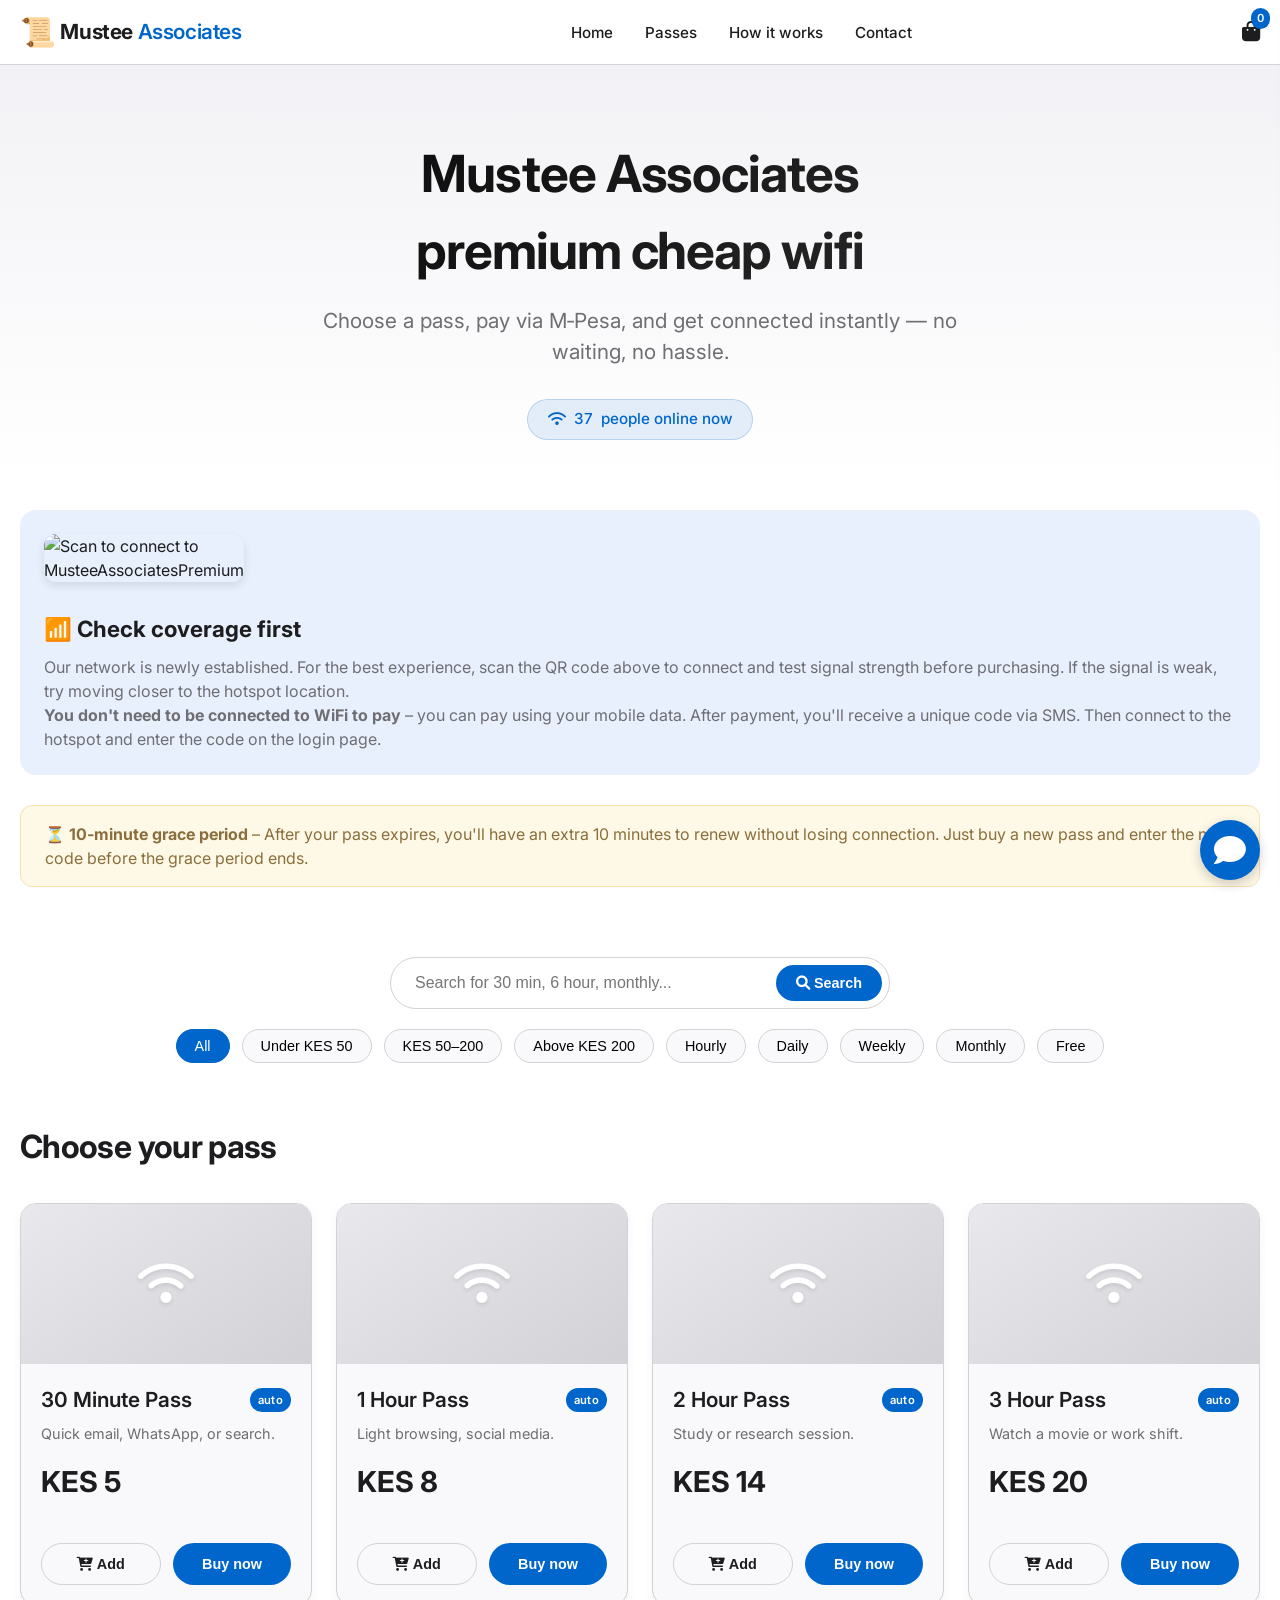
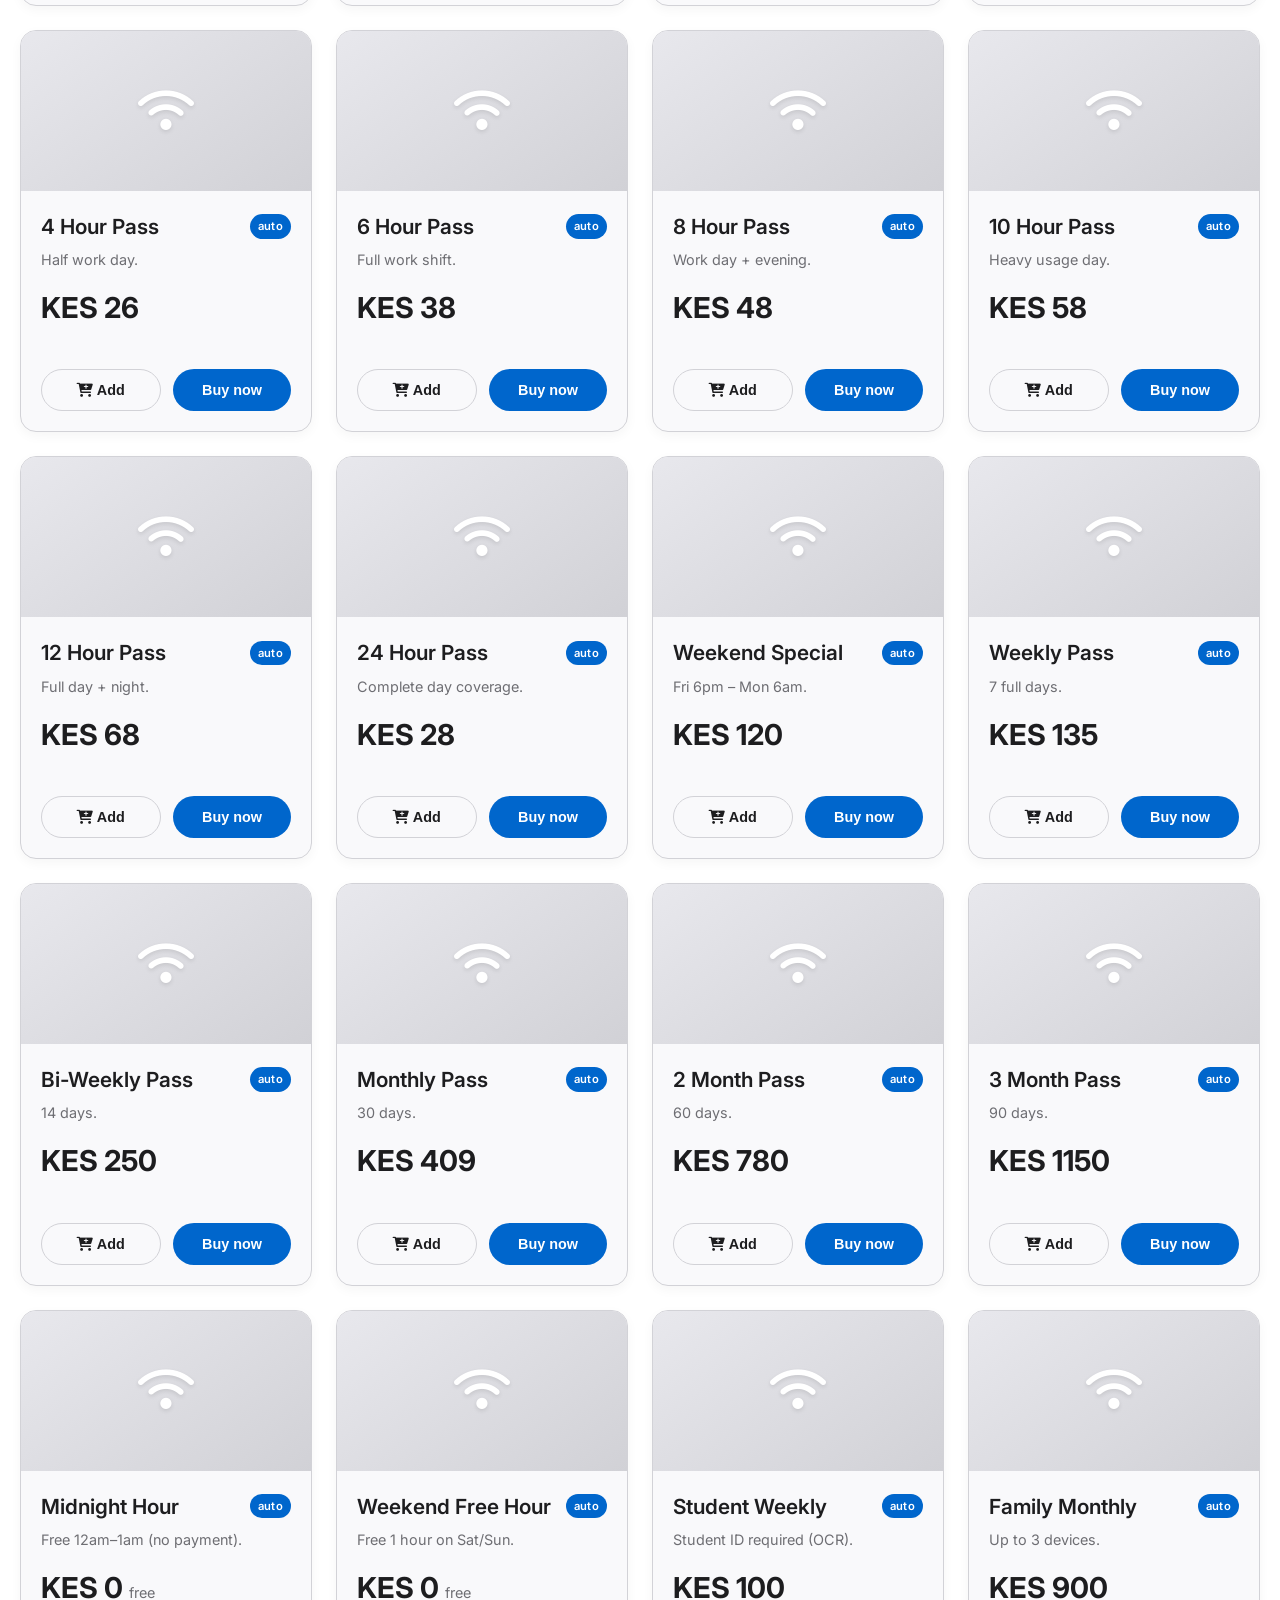
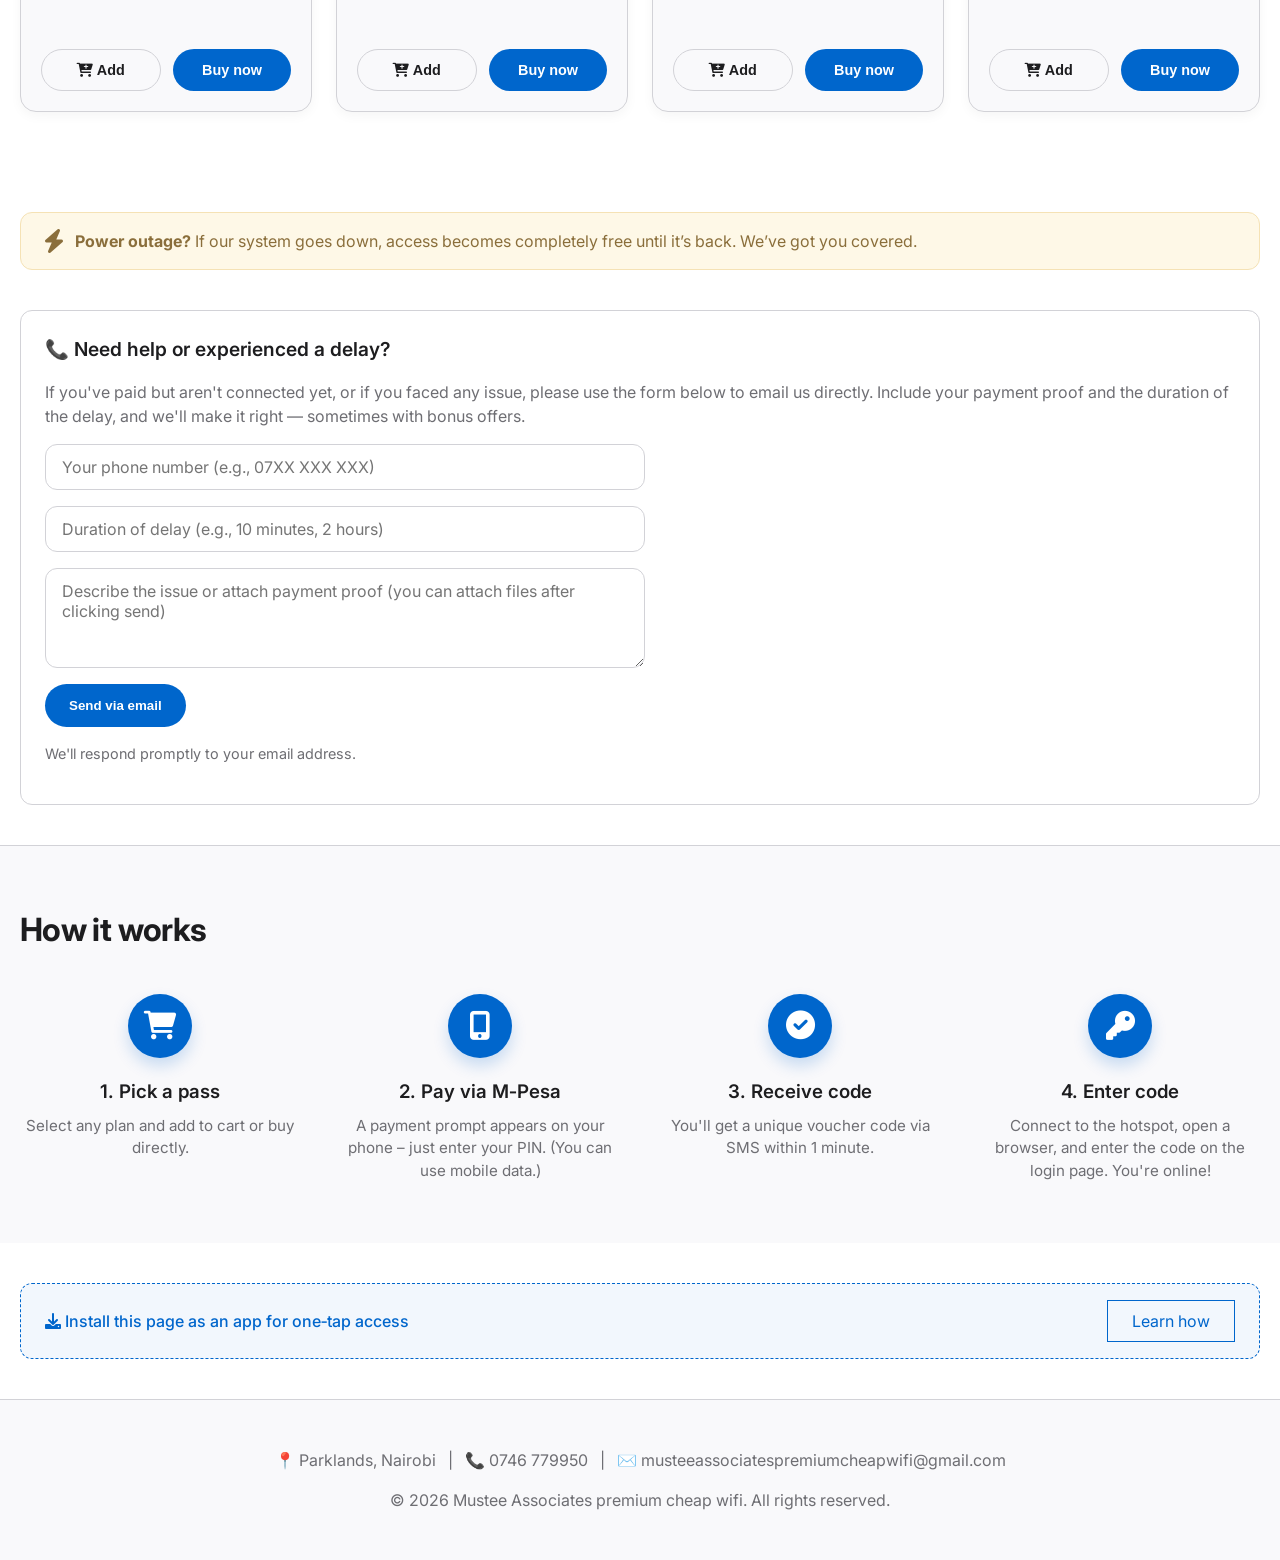
==== wifi/index.html @ 410d7240 "Update index.html" ====
<!DOCTYPE html>
<html lang="en">
<head>
    <meta charset="UTF-8">
    <meta name="viewport" content="width=device-width, initial-scale=1.0, maximum-scale=1.0, user-scalable=yes">
    <title>Mustee Associates · premium cheap wifi</title>
    <!-- PWA manifest (inline) -->
    <link rel="manifest" href="#">
    <meta name="theme-color" content="#0066CC">
    <!-- Favicon: scroll emoji (custom) -->
    <link rel="icon" href="data:image/svg+xml,%3Csvg xmlns='http://www.w3.org/2000/svg' viewBox='0 0 100 100'%3E%3Ctext y='.9em' font-size='90'%3E📜%3C/text%3E%3C/svg%3E">
    <!-- Fonts & Icons -->
    <link rel="preconnect" href="https://fonts.googleapis.com">
    <link rel="preconnect" href="https://fonts.gstatic.com" crossorigin>
    <link href="https://fonts.googleapis.com/css2?family=Inter:opsz,wght@14..32,400;14..32,500;14..32,600;14..32,700&display=swap" rel="stylesheet">
    <link rel="stylesheet" href="https://cdnjs.cloudflare.com/ajax/libs/font-awesome/6.0.0-beta3/css/all.min.css">
    <style>
        /* ========== RESET & VARIABLES ========== */
        * {
            margin: 0;
            padding: 0;
            box-sizing: border-box;
        }
        :root {
            --bg: #ffffff;
            --surface: #f9f9fb;
            --primary: #0066CC;
            --primary-dark: #004999;
            --text: #1d1d1f;
            --text-secondary: #6e6e73;
            --border: #d2d2d7;
            --shadow: 0 4px 12px rgba(0,0,0,0.04);
            --shadow-hover: 0 12px 24px rgba(0,0,0,0.08);
            --radius: 16px;
            --spacing: 24px;
        }
        body {
            font-family: 'Inter', -apple-system, BlinkMacSystemFont, sans-serif;
            background: var(--bg);
            color: var(--text);
            line-height: 1.5;
            -webkit-font-smoothing: antialiased;
            overflow-x: hidden;
        }
        .container {
            max-width: 1280px;
            margin: 0 auto;
            padding: 0 20px;
        }
        /* ========== HEADER ========== */
        header {
            background: rgba(255,255,255,0.8);
            backdrop-filter: blur(20px);
            -webkit-backdrop-filter: blur(20px);
            border-bottom: 1px solid var(--border);
            position: sticky;
            top: 0;
            z-index: 100;
        }
        header .container {
            display: flex;
            justify-content: space-between;
            align-items: center;
            height: 64px;
        }
        .logo a {
            font-weight: 700;
            font-size: 1.3rem;
            color: var(--text);
            text-decoration: none;
            letter-spacing: -0.02em;
            display: flex;
            align-items: center;
            gap: 0.3rem;
        }
        .logo span {
            color: var(--primary);
            font-weight: 600;
        }
        .logo img {
            height: 32px;
            width: auto;
        }
        nav ul {
            display: flex;
            gap: 2rem;
            list-style: none;
        }
        nav a {
            text-decoration: none;
            color: var(--text);
            font-weight: 500;
            font-size: 0.95rem;
            transition: color 0.2s;
        }
        nav a:hover {
            color: var(--primary);
        }
        .header-actions {
            display: flex;
            align-items: center;
            gap: 1rem;
        }
        .cart-icon {
            position: relative;
            cursor: pointer;
            font-size: 1.3rem;
            color: var(--text);
        }
        .cart-count {
            position: absolute;
            top: -8px;
            right: -10px;
            background: var(--primary);
            color: white;
            font-size: 0.7rem;
            font-weight: 600;
            padding: 2px 6px;
            border-radius: 20px;
        }
        /* ========== HERO ========== */
        .hero {
            padding: 70px 0 40px;
            text-align: center;
            background: linear-gradient(180deg, #f2f2f6 0%, #ffffff 100%);
        }
        .hero h1 {
            font-size: clamp(2.2rem, 8vw, 3.2rem);
            font-weight: 700;
            letter-spacing: -0.02em;
            background: linear-gradient(135deg, #000000, #333333);
            -webkit-background-clip: text;
            -webkit-text-fill-color: transparent;
            margin-bottom: 1rem;
        }
        .hero p {
            font-size: clamp(1rem, 4vw, 1.3rem);
            color: var(--text-secondary);
            max-width: 700px;
            margin: 0 auto 2rem;
        }
        .live-counter {
            display: inline-flex;
            align-items: center;
            gap: 0.5rem;
            background: rgba(0,102,204,0.1);
            padding: 0.5rem 1.2rem;
            border-radius: 40px;
            font-weight: 500;
            color: var(--primary);
            border: 1px solid rgba(0,102,204,0.2);
            cursor: help;
            transition: background 0.2s;
            font-size: 0.95rem;
        }
        .live-counter i {
            font-size: 0.9rem;
        }
        .live-counter:hover {
            background: rgba(0,102,204,0.15);
        }
        /* ========== QR & COVERAGE SECTION ========== */
        .qr-coverage {
            background: #e8f0fe;
            border-radius: 16px;
            padding: 24px;
            margin: 30px 0;
            display: flex;
            flex-wrap: wrap;
            align-items: center;
            gap: 30px;
        }
        .qr-coverage img {
            max-width: 200px;
            border-radius: 12px;
            box-shadow: 0 4px 8px rgba(0,0,0,0.1);
        }
        .qr-coverage h3 {
            font-size: 1.4rem;
            margin-bottom: 10px;
        }
        .qr-coverage p {
            color: var(--text-secondary);
        }
        /* ========== GRACE PERIOD NOTE ========== */
        .grace-note {
            background: #fef8e7;
            border: 1px solid #f5e2b5;
            border-radius: 12px;
            padding: 16px 24px;
            margin: 30px 0;
            color: #8a6e3b;
        }
        /* ========== FILTERS & SEARCH ========== */
        .filter-section {
            padding: 40px 0 20px;
        }
        .search-box {
            max-width: 500px;
            margin: 0 auto 20px;
            position: relative;
        }
        .search-box input {
            width: 100%;
            padding: 16px 24px;
            border: 1px solid var(--border);
            border-radius: 48px;
            font-size: 1rem;
            outline: none;
            transition: border 0.2s, box-shadow 0.2s;
            background: white;
        }
        .search-box input:focus {
            border-color: var(--primary);
            box-shadow: 0 0 0 4px rgba(0,102,204,0.1);
        }
        .search-box button {
            position: absolute;
            right: 8px;
            top: 50%;
            transform: translateY(-50%);
            background: var(--primary);
            border: none;
            color: white;
            padding: 10px 20px;
            border-radius: 40px;
            font-weight: 600;
            cursor: pointer;
            transition: background 0.2s;
            font-size: 0.9rem;
        }
        .search-box button:hover {
            background: var(--primary-dark);
        }
        .filter-buttons {
            display: flex;
            flex-wrap: wrap;
            gap: 12px;
            justify-content: center;
            margin: 20px 0;
        }
        .filter-btn {
            background: var(--surface);
            border: 1px solid var(--border);
            border-radius: 40px;
            padding: 8px 18px;
            font-size: 0.9rem;
            font-weight: 500;
            cursor: pointer;
            transition: all 0.2s;
        }
        .filter-btn.active {
            background: var(--primary);
            color: white;
            border-color: var(--primary);
        }
        .filter-btn:hover {
            background: var(--primary);
            color: white;
            border-color: var(--primary);
        }
        /* ========== PRODUCT GRID ========== */
        .products-section {
            padding: 20px 0 60px;
        }
        .section-title {
            font-size: 2rem;
            font-weight: 700;
            margin-bottom: 2rem;
            letter-spacing: -0.02em;
        }
        .product-grid {
            display: grid;
            grid-template-columns: repeat(auto-fill, minmax(280px, 1fr));
            gap: 24px;
        }
        .product-card {
            background: var(--surface);
            border-radius: var(--radius);
            overflow: hidden;
            transition: transform 0.3s, box-shadow 0.3s;
            border: 1px solid var(--border);
            box-shadow: var(--shadow);
            display: flex;
            flex-direction: column;
        }
        .product-card:hover {
            transform: translateY(-4px);
            box-shadow: var(--shadow-hover);
            border-color: transparent;
        }
        .product-media {
            height: 160px;
            background: linear-gradient(145deg, #e8e8ed, #d1d1d6);
            display: flex;
            align-items: center;
            justify-content: center;
            color: #fff;
            font-size: 2.8rem;
            text-shadow: 0 2px 4px rgba(0,0,0,0.1);
        }
        .product-info {
            padding: 20px;
            flex: 1;
        }
        .product-name {
            font-size: 1.3rem;
            font-weight: 600;
            margin-bottom: 4px;
            display: flex;
            justify-content: space-between;
            align-items: center;
        }
        .badge-auto {
            background: var(--primary);
            color: white;
            font-size: 0.7rem;
            font-weight: 600;
            padding: 4px 8px;
            border-radius: 40px;
            letter-spacing: 0.3px;
        }
        .product-desc {
            color: var(--text-secondary);
            font-size: 0.9rem;
            margin: 8px 0 16px;
            line-height: 1.4;
        }
        .product-price {
            font-size: 1.8rem;
            font-weight: 700;
            color: var(--text);
            margin-bottom: 20px;
        }
        .product-price small {
            font-size: 0.9rem;
            font-weight: 400;
            color: var(--text-secondary);
        }
        .product-actions {
            display: flex;
            gap: 12px;
            padding: 0 20px 20px;
        }
        .btn {
            flex: 1;
            padding: 12px 0;
            border-radius: 40px;
            font-weight: 600;
            font-size: 0.9rem;
            border: none;
            cursor: pointer;
            transition: all 0.2s;
            text-align: center;
            text-decoration: none;
        }
        .btn-primary {
            background: var(--primary);
            color: white;
        }
        .btn-primary:hover {
            background: var(--primary-dark);
        }
        .btn-outline {
            background: transparent;
            border: 1px solid var(--border);
            color: var(--text);
        }
        .btn-outline:hover {
            background: var(--surface);
            border-color: var(--primary);
        }
        /* ========== GUIDE ========== */
        .guide-section {
            background: var(--surface);
            padding: 60px 0;
            border-top: 1px solid var(--border);
        }
        .guide-steps {
            display: flex;
            flex-wrap: wrap;
            justify-content: center;
            gap: 40px;
            margin-top: 40px;
        }
        .step {
            flex: 1 1 200px;
            text-align: center;
        }
        .step-icon {
            width: 64px;
            height: 64px;
            background: var(--primary);
            color: white;
            border-radius: 32px;
            display: flex;
            align-items: center;
            justify-content: center;
            font-size: 1.8rem;
            margin: 0 auto 20px;
            box-shadow: 0 8px 16px rgba(0,102,204,0.2);
        }
        .step h3 {
            font-weight: 600;
            margin-bottom: 8px;
        }
        .step p {
            color: var(--text-secondary);
            font-size: 0.95rem;
        }
        /* ========== DISCLAIMER ========== */
        .disclaimer {
            background: #fef8e7;
            border: 1px solid #f5e2b5;
            border-radius: 12px;
            padding: 16px 24px;
            margin: 40px 0 20px;
            display: flex;
            align-items: center;
            gap: 12px;
            color: #8a6e3b;
            flex-wrap: wrap;
        }
        .disclaimer i {
            font-size: 1.5rem;
        }
        /* ========== SUPPORT SECTION (mailto) ========== */
        .support-section {
            background: white;
            border: 1px solid var(--border);
            border-radius: 12px;
            padding: 24px;
            margin: 40px 0;
        }
        .support-section h3 {
            font-size: 1.2rem;
            font-weight: 600;
            margin-bottom: 1rem;
        }
        .support-section p {
            color: var(--text-secondary);
            margin-bottom: 1rem;
        }
        .support-form {
            display: flex;
            flex-direction: column;
            gap: 16px;
            max-width: 600px;
        }
        .support-form input, .support-form textarea {
            padding: 12px 16px;
            border: 1px solid var(--border);
            border-radius: 12px;
            font-size: 1rem;
            font-family: inherit;
        }
        .support-form textarea {
            min-height: 100px;
            resize: vertical;
        }
        .support-form button {
            background: var(--primary);
            color: white;
            border: none;
            padding: 14px 24px;
            border-radius: 40px;
            font-weight: 600;
            cursor: pointer;
            align-self: flex-start;
        }
        .support-form button:hover {
            background: var(--primary-dark);
        }
        /* ========== INSTALL INSTRUCTION ========== */
        .install-note {
            background: rgba(0,102,204,0.05);
            border: 1px dashed var(--primary);
            border-radius: 12px;
            padding: 16px 24px;
            margin: 40px 0;
            display: flex;
            align-items: center;
            justify-content: space-between;
            flex-wrap: wrap;
            gap: 20px;
        }
        .install-note p {
            font-size: 1rem;
            color: var(--primary);
            font-weight: 500;
        }
        .install-note .btn-outline {
            border-color: var(--primary);
            color: var(--primary);
            padding: 8px 24px;
            text-decoration: none;
        }
        /* ========== CART SIDEBAR ========== */
        .cart-sidebar {
            position: fixed;
            top: 0;
            right: -400px;
            width: 380px;
            max-width: 90vw;
            height: 100vh;
            background: white;
            box-shadow: -4px 0 20px rgba(0,0,0,0.1);
            transition: right 0.3s ease;
            z-index: 1000;
            display: flex;
            flex-direction: column;
        }
        .cart-sidebar.open {
            right: 0;
        }
        .cart-header {
            padding: 24px;
            border-bottom: 1px solid var(--border);
            display: flex;
            justify-content: space-between;
            align-items: center;
        }
        .cart-header h3 {
            font-size: 1.3rem;
        }
        .close-cart {
            background: none;
            border: none;
            font-size: 1.8rem;
            cursor: pointer;
            color: var(--text-secondary);
        }
        .cart-items {
            flex: 1;
            overflow-y: auto;
            padding: 16px 24px;
            list-style: none;
        }
        .cart-item {
            display: flex;
            justify-content: space-between;
            align-items: center;
            padding: 12px 0;
            border-bottom: 1px solid var(--border);
        }
        .cart-item-info {
            flex: 1;
        }
        .cart-item-name {
            font-weight: 600;
        }
        .cart-item-price {
            color: var(--primary);
            font-weight: 500;
        }
        .cart-item-remove {
            background: none;
            border: none;
            color: #ff3b30;
            font-size: 1.2rem;
            cursor: pointer;
            padding: 4px 8px;
        }
        .cart-footer {
            padding: 24px;
            border-top: 1px solid var(--border);
        }
        .cart-total {
            font-size: 1.2rem;
            font-weight: 600;
            margin-bottom: 16px;
            text-align: right;
        }
        .cart-checkout {
            width: 100%;
            padding: 14px;
            background: var(--primary);
            color: white;
            border: none;
            border-radius: 40px;
            font-weight: 600;
            cursor: pointer;
            transition: background 0.2s;
        }
        .cart-checkout:hover {
            background: var(--primary-dark);
        }
        /* ========== FOOTER ========== */
        footer {
            background: var(--surface);
            border-top: 1px solid var(--border);
            padding: 48px 0;
            text-align: center;
            color: var(--text-secondary);
        }
        /* ========== CHAT WIDGET ========== */
        .chat-widget {
            position: fixed;
            bottom: 20px;
            right: 20px;
            z-index: 10000;
            font-family: 'Inter', sans-serif;
        }
        .chat-button {
            width: 60px;
            height: 60px;
            background: var(--primary);
            color: white;
            border-radius: 50%;
            display: flex;
            align-items: center;
            justify-content: center;
            font-size: 2rem;
            cursor: pointer;
            box-shadow: 0 4px 12px rgba(0,0,0,0.2);
            transition: transform 0.2s;
        }
        .chat-button:hover {
            transform: scale(1.1);
        }
        .chat-panel {
            position: absolute;
            bottom: 80px;
            right: 0;
            width: 350px;
            max-width: 85vw;
            background: white;
            border-radius: 20px;
            box-shadow: 0 10px 30px rgba(0,0,0,0.15);
            display: none;
            flex-direction: column;
            overflow: hidden;
            border: 1px solid var(--border);
        }
        .chat-panel.open {
            display: flex;
        }
        .chat-header-panel {
            background: var(--primary);
            color: white;
            padding: 15px 20px;
            display: flex;
            justify-content: space-between;
            align-items: center;
        }
        .chat-header-panel h3 {
            font-size: 1.2rem;
            font-weight: 600;
        }
        .chat-header-panel button {
            background: none;
            border: none;
            color: white;
            font-size: 1.5rem;
            cursor: pointer;
        }
        .chat-messages {
            height: 300px;
            overflow-y: auto;
            padding: 15px;
            background: #f5f7fa;
            display: flex;
            flex-direction: column;
            gap: 10px;
        }
        .message {
            max-width: 80%;
            padding: 10px 14px;
            border-radius: 18px;
            font-size: 0.95rem;
            word-wrap: break-word;
        }
        .message.bot {
            align-self: flex-start;
            background: white;
            border: 1px solid var(--border);
        }
        .message.user {
            align-self: flex-end;
            background: var(--primary);
            color: white;
        }
        .chat-input-area {
            display: flex;
            padding: 10px;
            border-top: 1px solid var(--border);
            background: white;
        }
        .chat-input-area input {
            flex: 1;
            padding: 12px;
            border: 1px solid var(--border);
            border-radius: 30px;
            outline: none;
            font-size: 0.95rem;
        }
        .chat-input-area button {
            background: var(--primary);
            color: white;
            border: none;
            width: 50px;
            height: 50px;
            border-radius: 50%;
            margin-left: 8px;
            cursor: pointer;
            font-size: 1.2rem;
        }
        .chat-input-area button:disabled {
            background: #ccc;
            cursor: not-allowed;
        }
        /* ========== RESPONSIVE ========== */
        @media (max-width: 768px) {
            header .container {
                flex-direction: column;
                height: auto;
                padding: 12px 20px;
                gap: 12px;
            }
            nav ul {
                gap: 1rem;
                flex-wrap: wrap;
                justify-content: center;
            }
            .hero h1 {
                font-size: 2.5rem;
            }
            .product-grid {
                grid-template-columns: repeat(auto-fill, minmax(240px, 1fr));
            }
            .filter-buttons {
                gap: 8px;
            }
            .filter-btn {
                padding: 6px 12px;
                font-size: 0.8rem;
            }
            .support-form button {
                align-self: stretch;
            }
            .install-note {
                flex-direction: column;
                text-align: center;
            }
            .qr-coverage {
                flex-direction: column;
                text-align: center;
            }
        }
        /* ========== PWA INSTALL PROMO ========== */
        .install-prompt {
            display: none;
            background: var(--primary);
            color: white;
            text-align: center;
            padding: 12px;
            position: fixed;
            bottom: 20px;
            left: 20px;
            right: 20px;
            border-radius: 50px;
            z-index: 1000;
            box-shadow: 0 4px 12px rgba(0,0,0,0.2);
        }
        .install-prompt button {
            background: white;
            color: var(--primary);
            border: none;
            padding: 8px 20px;
            border-radius: 40px;
            font-weight: 600;
            margin-left: 12px;
            cursor: pointer;
        }
    </style>
</head>
<body>
    <!-- Install prompt (shown if PWA eligible) -->
    <div class="install-prompt" id="installPrompt">
        <span>Install Mustee WiFi for quick access</span>
        <button id="installBtn">Install</button>
    </div>

    <header>
        <div class="container">
            <div class="logo">
                <a href="/">
                    <span style="font-size:1.8rem; line-height:1;">📜</span>
                    Mustee<span>Associates</span>
                </a>
            </div>
            <nav>
                <ul>
                    <li><a href="#home">Home</a></li>
                    <li><a href="#products">Passes</a></li>
                    <li><a href="#guide">How it works</a></li>
                    <li><a href="#contact">Contact</a></li>
                </ul>
            </nav>
            <div class="header-actions">
                <div class="cart-icon" id="cartIcon">
                    <i class="fas fa-shopping-bag"></i>
                    <span class="cart-count" id="cartCount">0</span>
                </div>
            </div>
        </div>
    </header>

    <main>
        <!-- Hero / Home -->
        <section id="home" class="hero">
            <div class="container">
                <h1>Mustee Associates<br>premium cheap wifi</h1>
                <p>Choose a pass, pay via M‑Pesa, and get connected instantly — no waiting, no hassle.</p>
                <div class="live-counter" id="liveCounter" title="Real‑time visitors (approx.)">
                    <i class="fas fa-wifi"></i> <span id="userCount">37</span> people online now
                </div>
            </div>
        </section>

        <!-- QR Code & Coverage Note -->
        <div class="container">
            <div class="qr-coverage">
                <img src="/wifi/musteeassociatespremiumcheapwifi.png" alt="Scan to connect to MusteeAssociatesPremiumCheapWiFi">
                <div>
                    <h3>📶 Check coverage first</h3>
                    <p>Our network is newly established. For the best experience, scan the QR code above to connect and test signal strength before purchasing. If the signal is weak, try moving closer to the hotspot location.</p>
                    <p><strong>You don't need to be connected to WiFi to pay</strong> – you can pay using your mobile data. After payment, you'll receive a unique code via SMS. Then connect to the hotspot and enter the code on the login page.</p>
                </div>
            </div>
        </div>

        <!-- Grace Period Note -->
        <div class="container">
            <div class="grace-note">
                <p><strong>⏳ 10‑minute grace period</strong> – After your pass expires, you'll have an extra 10 minutes to renew without losing connection. Just buy a new pass and enter the new code before the grace period ends.</p>
            </div>
        </div>

        <!-- Search & Filters -->
        <section class="filter-section">
            <div class="container">
                <div class="search-box">
                    <input type="text" id="searchInput" placeholder="Search for 30 min, 6 hour, monthly...">
                    <button id="searchBtn"><i class="fas fa-search"></i> Search</button>
                </div>
                <div class="filter-buttons" id="filterButtons">
                    <button class="filter-btn active" data-filter="all">All</button>
                    <button class="filter-btn" data-filter="under50">Under KES 50</button>
                    <button class="filter-btn" data-filter="50to200">KES 50–200</button>
                    <button class="filter-btn" data-filter="above200">Above KES 200</button>
                    <button class="filter-btn" data-filter="hourly">Hourly</button>
                    <button class="filter-btn" data-filter="daily">Daily</button>
                    <button class="filter-btn" data-filter="weekly">Weekly</button>
                    <button class="filter-btn" data-filter="monthly">Monthly</button>
                    <button class="filter-btn" data-filter="free">Free</button>
                </div>
            </div>
        </section>

        <!-- Products -->
        <section id="products" class="products-section">
            <div class="container">
                <h2 class="section-title">Choose your pass</h2>
                <div class="product-grid" id="productGrid">
                    <!-- Products injected by JS -->
                </div>
            </div>
        </section>

        <!-- Outage disclaimer -->
        <div class="container">
            <div class="disclaimer">
                <i class="fas fa-bolt"></i>
                <span><strong>Power outage?</strong> If our system goes down, access becomes completely free until it’s back. We’ve got you covered.</span>
            </div>
        </div>

        <!-- Support section for delays/issues -->
        <div class="container">
            <div class="support-section">
                <h3>📞 Need help or experienced a delay?</h3>
                <p>If you've paid but aren't connected yet, or if you faced any issue, please use the form below to email us directly. Include your payment proof and the duration of the delay, and we'll make it right — sometimes with bonus offers.</p>
                <div class="support-form">
                    <input type="text" placeholder="Your phone number (e.g., 07XX XXX XXX)" id="supportPhone">
                    <input type="text" placeholder="Duration of delay (e.g., 10 minutes, 2 hours)" id="supportDuration">
                    <textarea placeholder="Describe the issue or attach payment proof (you can attach files after clicking send)"></textarea>
                    <button id="supportBtn">Send via email</button>
                </div>
                <p style="margin-top:1rem; font-size:0.9rem; color:var(--text-secondary);">We'll respond promptly to your email address.</p>
            </div>
        </div>

        <!-- How it works -->
        <section id="guide" class="guide-section">
            <div class="container">
                <h2 class="section-title text-center">How it works</h2>
                <div class="guide-steps">
                    <div class="step">
                        <div class="step-icon"><i class="fas fa-cart-shopping"></i></div>
                        <h3>1. Pick a pass</h3>
                        <p>Select any plan and add to cart or buy directly.</p>
                    </div>
                    <div class="step">
                        <div class="step-icon"><i class="fas fa-mobile-alt"></i></div>
                        <h3>2. Pay via M‑Pesa</h3>
                        <p>A payment prompt appears on your phone – just enter your PIN. (You can use mobile data.)</p>
                    </div>
                    <div class="step">
                        <div class="step-icon"><i class="fas fa-check-circle"></i></div>
                        <h3>3. Receive code</h3>
                        <p>You'll get a unique voucher code via SMS within 1 minute.</p>
                    </div>
                    <div class="step">
                        <div class="step-icon"><i class="fas fa-key"></i></div>
                        <h3>4. Enter code</h3>
                        <p>Connect to the hotspot, open a browser, and enter the code on the login page. You're online!</p>
                    </div>
                </div>
            </div>
        </section>

        <!-- Install app instruction -->
        <div class="container">
            <div class="install-note">
                <p><i class="fas fa-download"></i> Install this page as an app for one‑tap access</p>
                <a href="#" class="btn-outline" id="showInstallHelp">Learn how</a>
            </div>
        </div>
    </main>

    <!-- Cart Sidebar -->
    <div class="cart-sidebar" id="cartSidebar">
        <div class="cart-header">
            <h3>Your cart</h3>
            <button class="close-cart" id="closeCartBtn">&times;</button>
        </div>
        <ul class="cart-items" id="cartItemsList">
            <!-- dynamic -->
        </ul>
        <div class="cart-footer">
            <div class="cart-total" id="cartTotal">Total: KES 0</div>
            <button class="cart-checkout" id="cartCheckoutBtn">Checkout all</button>
            <p style="font-size:0.8rem; margin-top:8px;">Each pass opens a secure payment popup.</p>
        </div>
    </div>

    <footer id="contact">
        <div class="container">
            <p>📍 Parklands, Nairobi &nbsp; | &nbsp; 📞 0746 779950 &nbsp; | &nbsp; ✉️ musteeassociatespremiumcheapwifi@gmail.com</p>
            <p style="margin-top: 1rem;">&copy; 2026 Mustee Associates premium cheap wifi. All rights reserved.</p>
        </div>
    </footer>

    <!-- Chat Widget -->
    <div class="chat-widget">
        <div class="chat-button" id="chatButton">
            <i class="fas fa-comment"></i>
        </div>
        <div class="chat-panel" id="chatPanel">
            <div class="chat-header-panel">
                <h3><i class="fas fa-robot"></i> WiFi Assistant</h3>
                <button id="closeChatBtn">&times;</button>
            </div>
            <div class="chat-messages" id="chatMessages">
                <!-- messages appear here -->
            </div>
            <div class="chat-input-area">
                <input type="text" id="chatInput" placeholder="Ask about passes, connection, etc.">
                <button id="chatSendBtn" disabled><i class="fas fa-paper-plane"></i></button>
            </div>
        </div>
    </div>

    <script>
        // ========== PRODUCT DATA (UPDATED PRICING) ==========
        const products = [
            { id: '30min', name: '30 Minute Pass', desc: 'Quick email, WhatsApp, or search.', price: 5, checkoutId: 'WEY7ERYJ', duration: 0.5, category: 'hourly' },
            { id: '1h', name: '1 Hour Pass', desc: 'Light browsing, social media.', price: 8, checkoutId: '1HOUR_ID', duration: 1, category: 'hourly' },
            { id: '2h', name: '2 Hour Pass', desc: 'Study or research session.', price: 14, checkoutId: '2HOUR_ID', duration: 2, category: 'hourly' },
            { id: '3h', name: '3 Hour Pass', desc: 'Watch a movie or work shift.', price: 20, checkoutId: '3HOUR_ID', duration: 3, category: 'hourly' },
            { id: '4h', name: '4 Hour Pass', desc: 'Half work day.', price: 26, checkoutId: '4HOUR_ID', duration: 4, category: 'hourly' },
            { id: '6h', name: '6 Hour Pass', desc: 'Full work shift.', price: 38, checkoutId: '6HOUR_ID', duration: 6, category: 'hourly' },
            { id: '8h', name: '8 Hour Pass', desc: 'Work day + evening.', price: 48, checkoutId: '8HOUR_ID', duration: 8, category: 'hourly' },
            { id: '10h', name: '10 Hour Pass', desc: 'Heavy usage day.', price: 58, checkoutId: '10HOUR_ID', duration: 10, category: 'hourly' },
            { id: '12h', name: '12 Hour Pass', desc: 'Full day + night.', price: 68, checkoutId: '12HOUR_ID', duration: 12, category: 'hourly' },
            { id: '24h', name: '24 Hour Pass', desc: 'Complete day coverage.', price: 28, checkoutId: '24HOUR_ID', duration: 24, category: 'daily' },
            { id: 'weekend', name: 'Weekend Special', desc: 'Fri 6pm – Mon 6am.', price: 120, checkoutId: 'WEEKEND_ID', duration: 60, category: 'daily' },
            { id: 'weekly', name: 'Weekly Pass', desc: '7 full days.', price: 135, checkoutId: 'WEEKLY_ID', duration: 168, category: 'weekly' },
            { id: 'biweekly', name: 'Bi-Weekly Pass', desc: '14 days.', price: 250, checkoutId: 'BIWEEKLY_ID', duration: 336, category: 'weekly' },
            { id: 'monthly', name: 'Monthly Pass', desc: '30 days.', price: 409, checkoutId: 'MONTHLY_ID', duration: 720, category: 'monthly' },
            { id: '2month', name: '2 Month Pass', desc: '60 days.', price: 780, checkoutId: '2MONTH_ID', duration: 1440, category: 'monthly' },
            { id: '3month', name: '3 Month Pass', desc: '90 days.', price: 1150, checkoutId: '3MONTH_ID', duration: 2160, category: 'monthly' },
            { id: 'midnight', name: 'Midnight Hour', desc: 'Free 12am–1am (no payment).', price: 0, checkoutId: 'FREE', duration: 1, category: 'free' },
            { id: 'weekendfree', name: 'Weekend Free Hour', desc: 'Free 1 hour on Sat/Sun.', price: 0, checkoutId: 'FREE', duration: 1, category: 'free' },
            { id: 'student', name: 'Student Weekly', desc: 'Student ID required (OCR).', price: 100, checkoutId: 'STUDENT_ID', duration: 168, category: 'weekly' },
            { id: 'family', name: 'Family Monthly', desc: 'Up to 3 devices.', price: 900, checkoutId: 'FAMILY_ID', duration: 720, category: 'monthly' }
        ];

        // ========== GLOBAL VISITOR COUNTER ==========
        const userSpan = document.getElementById('userCount');
        fetch('https://api.countapi.xyz/hit/mustee-wifi/visitors')
            .then(res => res.json())
            .then(data => {
                let count = data.value + 37;
                userSpan.textContent = count;
            })
            .catch(() => {
                let localCount = localStorage.getItem('visitorCount');
                if (!localCount) {
                    localCount = 37;
                } else {
                    localCount = parseInt(localCount) + 1;
                }
                localStorage.setItem('visitorCount', localCount);
                userSpan.textContent = localCount;
            });

        // ========== RENDER PRODUCTS ==========
        const productGrid = document.getElementById('productGrid');
        let currentFilter = 'all';
        let searchTerm = '';

        function filterProducts() {
            let filtered = products;

            if (searchTerm) {
                filtered = filtered.filter(p => 
                    p.name.toLowerCase().includes(searchTerm) || 
                    p.desc.toLowerCase().includes(searchTerm) ||
                    p.price.toString().includes(searchTerm)
                );
            }

            if (currentFilter !== 'all') {
                if (currentFilter === 'under50') filtered = filtered.filter(p => p.price > 0 && p.price < 50);
                else if (currentFilter === '50to200') filtered = filtered.filter(p => p.price >= 50 && p.price <= 200);
                else if (currentFilter === 'above200') filtered = filtered.filter(p => p.price > 200);
                else if (currentFilter === 'hourly') filtered = filtered.filter(p => p.category === 'hourly');
                else if (currentFilter === 'daily') filtered = filtered.filter(p => p.category === 'daily');
                else if (currentFilter === 'weekly') filtered = filtered.filter(p => p.category === 'weekly');
                else if (currentFilter === 'monthly') filtered = filtered.filter(p => p.category === 'monthly');
                else if (currentFilter === 'free') filtered = filtered.filter(p => p.price === 0);
            }

            renderProducts(filtered);
        }

        function renderProducts(productsToRender) {
            productGrid.innerHTML = '';
            productsToRender.forEach(p => {
                const card = document.createElement('div');
                card.className = 'product-card';
                card.innerHTML = `
                    <div class="product-media"><i class="fas fa-wifi"></i></div>
                    <div class="product-info">
                        <div class="product-name">
                            ${p.name}
                            <span class="badge-auto">auto</span>
                        </div>
                        <div class="product-desc">${p.desc}</div>
                        <div class="product-price">KES ${p.price} <small>${p.price===0 ? 'free' : ''}</small></div>
                    </div>
                    <div class="product-actions">
                        <button class="btn btn-outline add-to-cart" data-id="${p.id}"><i class="fas fa-cart-plus"></i> Add</button>
                        <button class="btn btn-primary buy-now" data-id="${p.id}">Buy now</button>
                    </div>
                `;
                productGrid.appendChild(card);
            });

            document.querySelectorAll('.add-to-cart').forEach(btn => btn.addEventListener('click', addToCart));
            document.querySelectorAll('.buy-now').forEach(btn => btn.addEventListener('click', buyNow));
        }
        renderProducts(products);

        // ========== SEARCH ==========
        const searchInput = document.getElementById('searchInput');
        const searchBtn = document.getElementById('searchBtn');
        searchBtn.addEventListener('click', () => {
            searchTerm = searchInput.value.toLowerCase().trim();
            filterProducts();
        });
        searchInput.addEventListener('keyup', e => e.key === 'Enter' && searchBtn.click());

        // ========== FILTER BUTTONS ==========
        const filterBtns = document.querySelectorAll('.filter-btn');
        filterBtns.forEach(btn => {
            btn.addEventListener('click', () => {
                filterBtns.forEach(b => b.classList.remove('active'));
                btn.classList.add('active');
                currentFilter = btn.dataset.filter;
                filterProducts();
            });
        });

        // ========== CART ==========
        let cart = JSON.parse(localStorage.getItem('wifiCart')) || [];
        const cartCount = document.getElementById('cartCount');
        const cartSidebar = document.getElementById('cartSidebar');
        const cartItemsList = document.getElementById('cartItemsList');
        const cartTotalSpan = document.getElementById('cartTotal');
        const cartIcon = document.getElementById('cartIcon');
        const closeCartBtn = document.getElementById('closeCartBtn');

        function updateCartUI() {
            cartCount.textContent = cart.length;
            cartItemsList.innerHTML = '';
            let total = 0;
            cart.forEach((item, index) => {
                total += item.price;
                const li = document.createElement('li');
                li.className = 'cart-item';
                li.innerHTML = `
                    <div class="cart-item-info">
                        <div class="cart-item-name">${item.name}</div>
                        <div class="cart-item-price">KES ${item.price}</div>
                    </div>
                    <button class="cart-item-remove" data-index="${index}"><i class="fas fa-trash"></i></button>
                `;
                cartItemsList.appendChild(li);
            });
            cartTotalSpan.textContent = `Total: KES ${total}`;
            localStorage.setItem('wifiCart', JSON.stringify(cart));

            document.querySelectorAll('.cart-item-remove').forEach(btn => {
                btn.addEventListener('click', (e) => {
                    const idx = e.target.closest('button').dataset.index;
                    cart.splice(idx, 1);
                    updateCartUI();
                });
            });
        }
        updateCartUI();

        function addToCart(e) {
            const id = e.target.closest('button').dataset.id;
            const product = products.find(p => p.id === id);
            if (!product) return;
            cart.push(product);
            updateCartUI();
            e.target.innerHTML = 'Added!';
            setTimeout(() => {
                e.target.innerHTML = '<i class="fas fa-cart-plus"></i> Add';
            }, 800);
        }

        function buyNow(e) {
            const id = e.target.closest('button').dataset.id;
            const product = products.find(p => p.id === id);
            if (!product) return;
            if (product.checkoutId === 'FREE') {
                alert('This pass is free – just connect during the valid hours.');
                return;
            }
            const url = `https://purchase.hustlesasa.shop/checkout/${product.checkoutId}`;
            const width = 500;
            const height = 700;
            const left = (screen.width - width) / 2;
            const top = (screen.height - height) / 2;
            window.open(url, 'HustleSasa', `width=${width},height=${height},top=${top},left=${left},resizable=yes,scrollbars=yes`);
        }

        cartIcon.addEventListener('click', () => {
            cartSidebar.classList.add('open');
            updateCartUI();
        });
        closeCartBtn.addEventListener('click', () => cartSidebar.classList.remove('open'));

        document.getElementById('cartCheckoutBtn').addEventListener('click', () => {
            if (cart.length === 0) return alert('Cart is empty.');
            cart.forEach(item => {
                if (item.checkoutId !== 'FREE') {
                    window.open(`https://purchase.hustlesasa.shop/checkout/${item.checkoutId}`, '_blank');
                }
            });
        });

        document.addEventListener('click', (e) => {
            if (!cartSidebar.contains(e.target) && !cartIcon.contains(e.target) && cartSidebar.classList.contains('open')) {
                cartSidebar.classList.remove('open');
            }
        });

        // ========== SUPPORT BUTTON (mailto) ==========
        document.getElementById('supportBtn').addEventListener('click', () => {
            const phone = document.getElementById('supportPhone').value.trim();
            const duration = document.getElementById('supportDuration').value.trim();
            const message = document.querySelector('.support-form textarea').value.trim();
            const subject = encodeURIComponent('Support request: WiFi delay');
            const body = encodeURIComponent(
                `Phone: ${phone}\nDuration of delay: ${duration}\n\nDetails:\n${message}\n\n(Please attach payment proof if any.)`
            );
            window.location.href = `mailto:musteeassociatespremiumcheapwifi@gmail.com?subject=${subject}&body=${body}`;
        });

        // ========== INSTALL INSTRUCTION ==========
        document.getElementById('showInstallHelp').addEventListener('click', (e) => {
            e.preventDefault();
            alert('To install this page as an app:\n\n📱 On Android: Open in Chrome → menu → "Add to Home screen".\n📱 On iPhone: Open in Safari → share icon → "Add to Home Screen".\n💻 On computer: Click the install icon in the address bar.');
        });

        // ========== PWA INSTALL PROMPT ==========
        let deferredPrompt;
        const installPrompt = document.getElementById('installPrompt');
        const installBtn = document.getElementById('installBtn');

        window.addEventListener('beforeinstallprompt', (e) => {
            e.preventDefault();
            deferredPrompt = e;
            installPrompt.style.display = 'block';
        });

        installBtn.addEventListener('click', async () => {
            if (!deferredPrompt) return;
            deferredPrompt.prompt();
            const { outcome } = await deferredPrompt.userChoice;
            if (outcome === 'accepted') {
                installPrompt.style.display = 'none';
            }
            deferredPrompt = null;
        });

        // ========== CHATBOT (adapted from Serena) ==========
        const chatButton = document.getElementById('chatButton');
        const chatPanel = document.getElementById('chatPanel');
        const closeChatBtn = document.getElementById('closeChatBtn');
        const chatMessages = document.getElementById('chatMessages');
        const chatInput = document.getElementById('chatInput');
        const chatSendBtn = document.getElementById('chatSendBtn');

        let receiving = false;
        const chatId = crypto.randomUUID();
        const systemPrompt = `You are a helpful assistant for Mustee Associates WiFi. Answer questions about our WiFi passes, pricing (30min=5, 1h=8, 2h=14, 3h=20, 4h=26, 6h=38, 8h=48, 10h=58, 12h=68, 24h=28, weekend=120, weekly=135, biweekly=250, monthly=409, 2month=780, 3month=1150, student weekly=100, family monthly=900, free passes), how to connect, troubleshooting, coverage, etc. Be friendly and concise. If you don't know, suggest contacting support at musteeassociatespremiumcheapwifi@gmail.com.`;

        chatButton.addEventListener('click', () => {
            chatPanel.classList.toggle('open');
            if (chatPanel.classList.contains('open') && chatMessages.children.length === 0) {
                addMessage('bot', 'Hello! I\'m your WiFi assistant. How can I help you today?');
            }
        });

        closeChatBtn.addEventListener('click', () => {
            chatPanel.classList.remove('open');
        });

        chatInput.addEventListener('keydown', (e) => {
            if (e.key === 'Enter' && !receiving && chatInput.value.trim() !== '') {
                e.preventDefault();
                sendMessage();
            }
        });

        chatInput.addEventListener('input', () => {
            chatSendBtn.disabled = receiving || chatInput.value.trim() === '';
        });

        chatSendBtn.addEventListener('click', sendMessage);

        function sendMessage() {
            const text = chatInput.value.trim();
            if (!text || receiving) return;
            chatInput.value = '';
            chatSendBtn.disabled = true;

            addMessage('user', text);

            receiving = true;
            const url = "wss://backend.buildpicoapps.com/api/chatbot/chat";
            const websocket = new WebSocket(url);

            websocket.addEventListener("open", () => {
                websocket.send(
                    JSON.stringify({
                        chatId: chatId,
                        appId: "after-consumer",
                        systemPrompt: systemPrompt,
                        message: text,
                    })
                );
            });

            const botMsgElement = document.createElement('div');
            botMsgElement.className = 'message bot';
            botMsgElement.textContent = '';
            chatMessages.appendChild(botMsgElement);

            websocket.onmessage = (event) => {
                botMsgElement.textContent += event.data;
                chatMessages.scrollTop = chatMessages.scrollHeight;
            };

            websocket.onclose = (event) => {
                receiving = false;
                chatSendBtn.disabled = chatInput.value.trim() === '';
                if (event.code !== 1000) {
                    botMsgElement.textContent += " Unable to connect. Please try again.";
                }
            };

            websocket.onerror = () => {
                receiving = false;
                chatSendBtn.disabled = chatInput.value.trim() === '';
                botMsgElement.textContent = "Connection error. Please try again.";
            };
        }

        function addMessage(sender, text) {
            const msg = document.createElement('div');
            msg.className = `message ${sender}`;
            msg.textContent = text;
            chatMessages.appendChild(msg);
            chatMessages.scrollTop = chatMessages.scrollHeight;
        }

        // ========== MANIFEST (inline) ==========
        const manifest = {
            name: "Mustee Associates premium cheap wifi",
            short_name: "Mustee WiFi",
            start_url: ".",
            display: "standalone",
            background_color: "#0066CC",
            theme_color: "#0066CC",
            icons: [{
                src: "data:image/svg+xml,%3Csvg xmlns='http://www.w3.org/2000/svg' viewBox='0 0 100 100'%3E%3Ctext y='.9em' font-size='90'%3E📜%3C/text%3E%3C/svg%3E",
                sizes: "100x100",
                type: "image/svg+xml"
            }]
        };
        const blob = new Blob([JSON.stringify(manifest)], {type: 'application/json'});
        const url = URL.createObjectURL(blob);
        document.querySelector('link[rel="manifest"]').setAttribute('href', url);

        // ========== SERVICE WORKER ==========
        if ('serviceWorker' in navigator) {
            navigator.serviceWorker.register('sw.js').catch(err => console.log('SW registration failed', err));
        }
    </script>
    <!-- Minimal service worker (create sw.js separately) -->
</body>
</html>
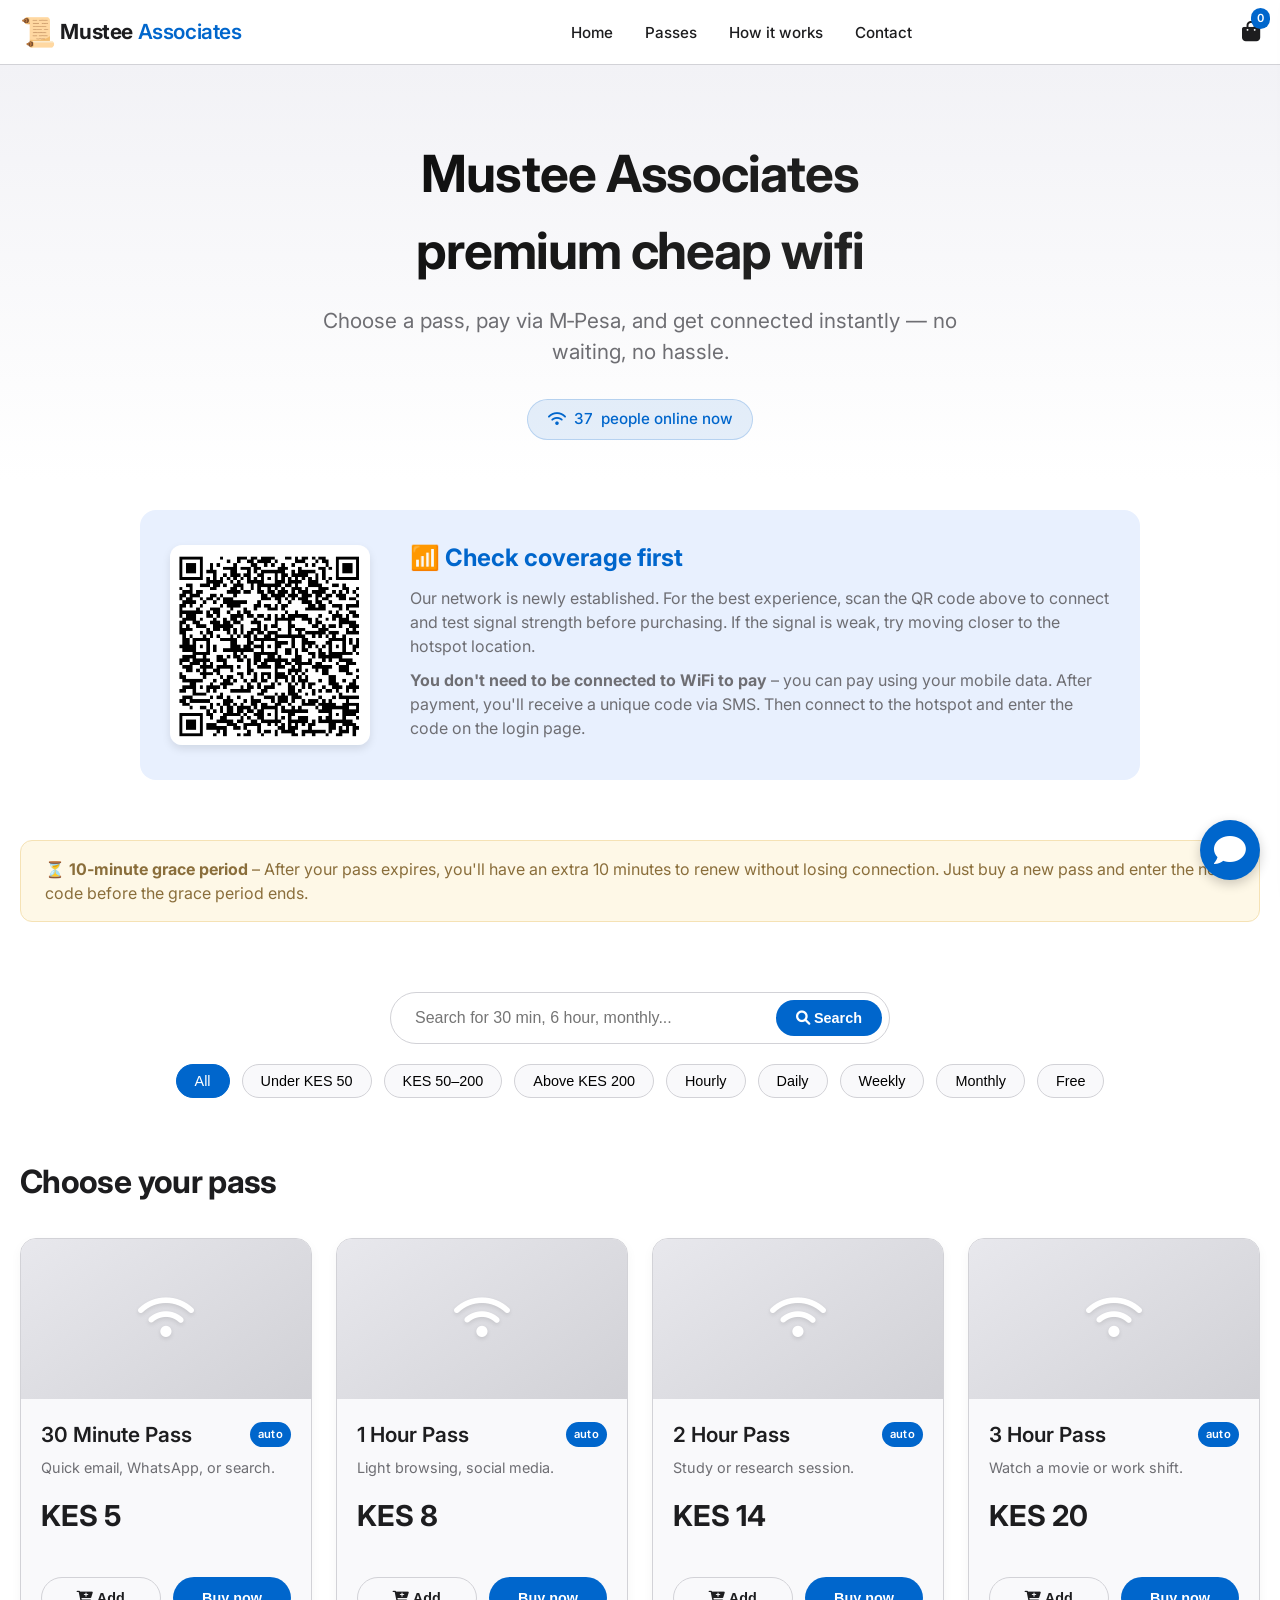
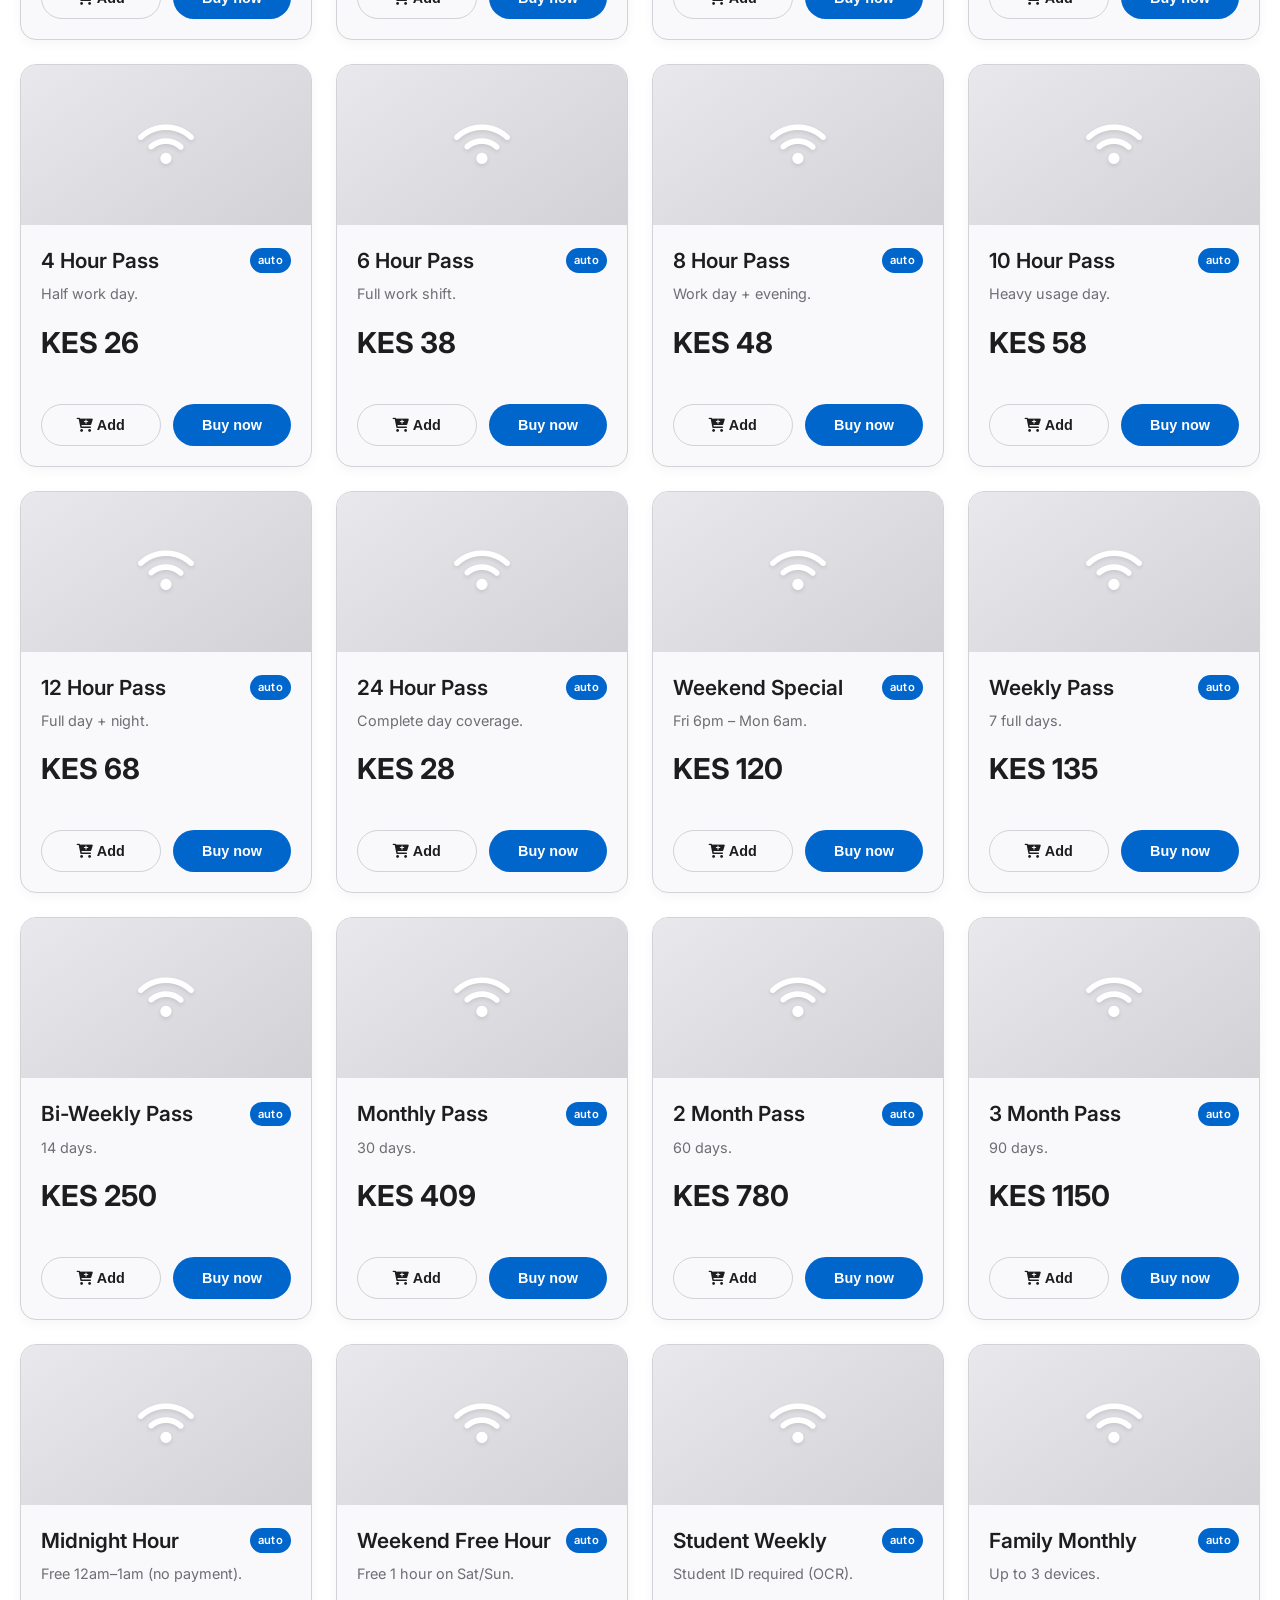
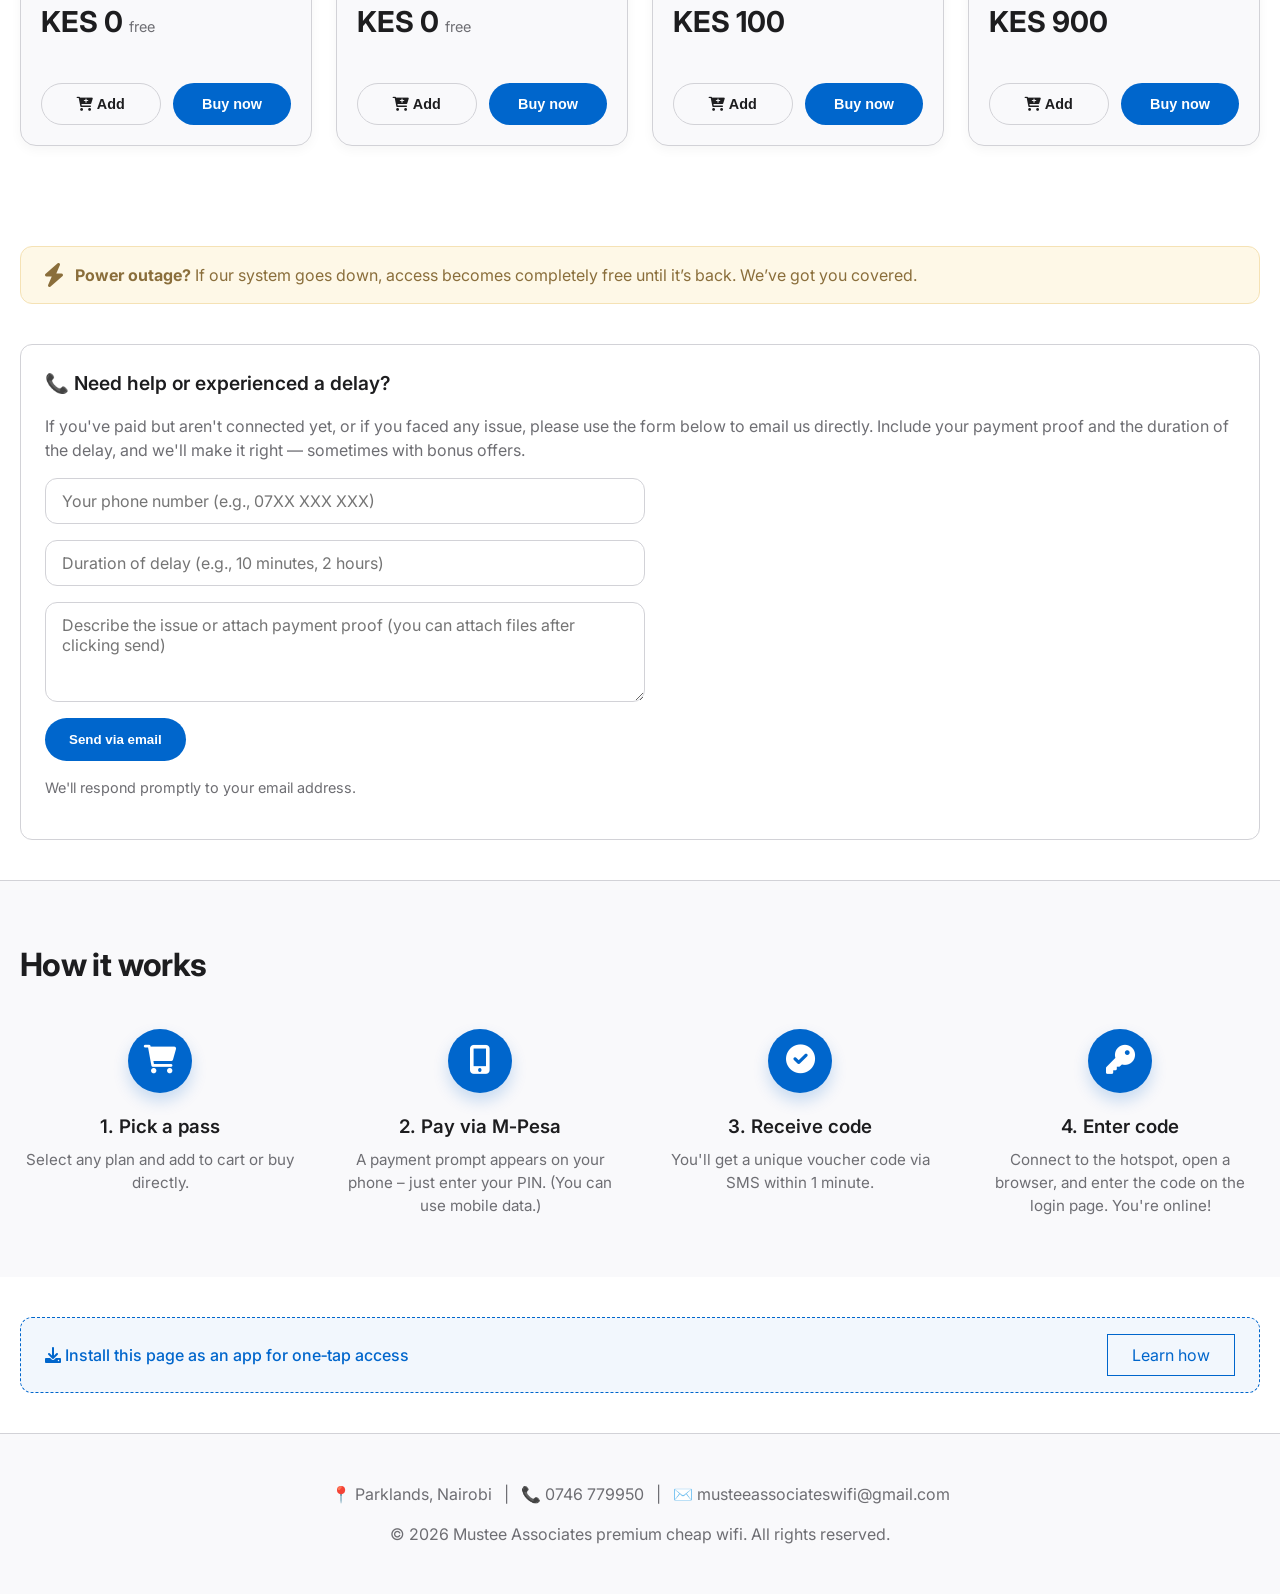
==== commit 0a253d69: "Refactor QR coverage section and update support email Updated styles and content for QR coverage sec" ====
--- a/wifi/index.html
+++ b/wifi/index.html
@@ -163,24 +163,34 @@
         .qr-coverage {
             background: #e8f0fe;
             border-radius: 16px;
-            padding: 24px;
-            margin: 30px 0;
+            padding: 30px;
+            margin: 30px auto;
             display: flex;
             flex-wrap: wrap;
             align-items: center;
-            gap: 30px;
+            justify-content: center;
+            gap: 40px;
+            max-width: 1000px;
         }
         .qr-coverage img {
             max-width: 200px;
+            width: 100%;
+            height: auto;
             border-radius: 12px;
             box-shadow: 0 4px 8px rgba(0,0,0,0.1);
         }
+        .qr-coverage div {
+            flex: 1;
+            min-width: 250px;
+        }
         .qr-coverage h3 {
-            font-size: 1.4rem;
+            font-size: 1.5rem;
             margin-bottom: 10px;
+            color: var(--primary);
         }
         .qr-coverage p {
             color: var(--text-secondary);
+            margin-bottom: 10px;
         }
         /* ========== GRACE PERIOD NOTE ========== */
         .grace-note {
@@ -592,6 +602,7 @@
             padding: 48px 0;
             text-align: center;
             color: var(--text-secondary);
+            margin-top: 0;
         }
         /* ========== CHAT WIDGET ========== */
         .chat-widget {
@@ -745,6 +756,10 @@
             .qr-coverage {
                 flex-direction: column;
                 text-align: center;
+                padding: 20px;
+            }
+            .qr-coverage img {
+                margin: 0 auto;
             }
         }
         /* ========== PWA INSTALL PROMO ========== */
@@ -818,8 +833,8 @@
             </div>
         </section>
 
-        <!-- QR Code & Coverage Note -->
-        <div class="container">
+        <!-- QR Code & Coverage Note (centered) -->
+        <div class="container" style="display: flex; justify-content: center;">
             <div class="qr-coverage">
                 <img src="/wifi/musteeassociatespremiumcheapwifi.png" alt="Scan to connect to MusteeAssociatesPremiumCheapWiFi">
                 <div>
@@ -876,7 +891,7 @@
             </div>
         </div>
 
-        <!-- Support section for delays/issues -->
+        <!-- Support section for delays/issues (updated email) -->
         <div class="container">
             <div class="support-section">
                 <h3>📞 Need help or experienced a delay?</h3>
@@ -947,7 +962,7 @@
 
     <footer id="contact">
         <div class="container">
-            <p>📍 Parklands, Nairobi &nbsp; | &nbsp; 📞 0746 779950 &nbsp; | &nbsp; ✉️ musteeassociatespremiumcheapwifi@gmail.com</p>
+            <p>📍 Parklands, Nairobi &nbsp; | &nbsp; 📞 0746 779950 &nbsp; | &nbsp; ✉️ musteeassociateswifi@gmail.com</p>
             <p style="margin-top: 1rem;">&copy; 2026 Mustee Associates premium cheap wifi. All rights reserved.</p>
         </div>
     </footer>
@@ -1182,7 +1197,7 @@
             }
         });
 
-        // ========== SUPPORT BUTTON (mailto) ==========
+        // ========== SUPPORT BUTTON (mailto) with updated email ==========
         document.getElementById('supportBtn').addEventListener('click', () => {
             const phone = document.getElementById('supportPhone').value.trim();
             const duration = document.getElementById('supportDuration').value.trim();
@@ -1191,7 +1206,7 @@
             const body = encodeURIComponent(
                 `Phone: ${phone}\nDuration of delay: ${duration}\n\nDetails:\n${message}\n\n(Please attach payment proof if any.)`
             );
-            window.location.href = `mailto:musteeassociatespremiumcheapwifi@gmail.com?subject=${subject}&body=${body}`;
+            window.location.href = `mailto:musteeassociateswifi@gmail.com?subject=${subject}&body=${body}`;
         });
 
         // ========== INSTALL INSTRUCTION ==========
@@ -1221,7 +1236,7 @@
             deferredPrompt = null;
         });
 
-        // ========== CHATBOT (adapted from Serena) ==========
+        // ========== CHATBOT ==========
         const chatButton = document.getElementById('chatButton');
         const chatPanel = document.getElementById('chatPanel');
         const closeChatBtn = document.getElementById('closeChatBtn');
@@ -1231,7 +1246,7 @@
 
         let receiving = false;
         const chatId = crypto.randomUUID();
-        const systemPrompt = `You are a helpful assistant for Mustee Associates WiFi. Answer questions about our WiFi passes, pricing (30min=5, 1h=8, 2h=14, 3h=20, 4h=26, 6h=38, 8h=48, 10h=58, 12h=68, 24h=28, weekend=120, weekly=135, biweekly=250, monthly=409, 2month=780, 3month=1150, student weekly=100, family monthly=900, free passes), how to connect, troubleshooting, coverage, etc. Be friendly and concise. If you don't know, suggest contacting support at musteeassociatespremiumcheapwifi@gmail.com.`;
+        const systemPrompt = `You are a helpful assistant for Mustee Associates WiFi. Answer questions about our WiFi passes, pricing, pricing is in kes (30min=5, 1h=8, 2h=14, 3h=20, 4h=26, 6h=38, 8h=48, 10h=58, 12h=68, 24h=28, weekend=120, weekly=135, biweekly=250, monthly=409, 2month=780, 3month=1150, student weekly=100, family monthly=900, free passes), how to connect, troubleshooting, coverage, etc. Be friendly and concise. If you don't know, suggest contacting support at musteeassociateswifi@gmail.com.`;
 
         chatButton.addEventListener('click', () => {
             chatPanel.classList.toggle('open');
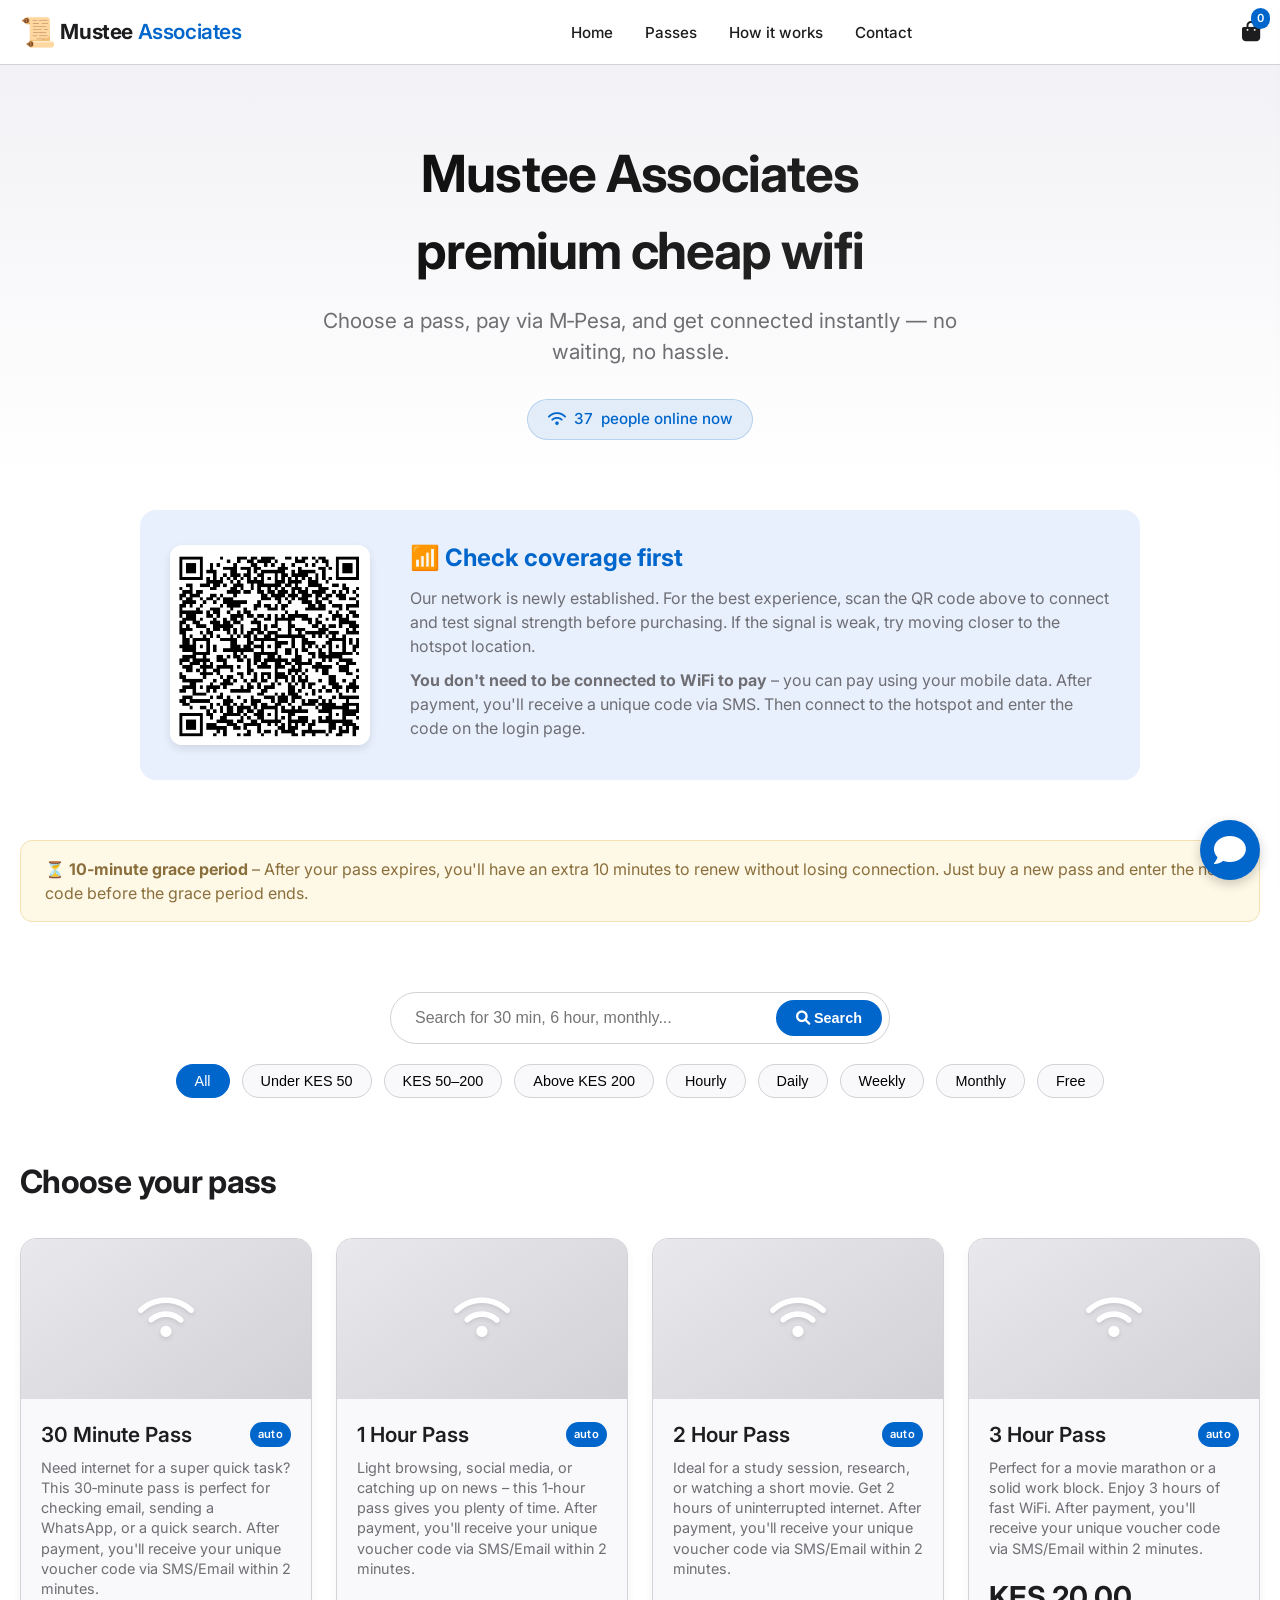
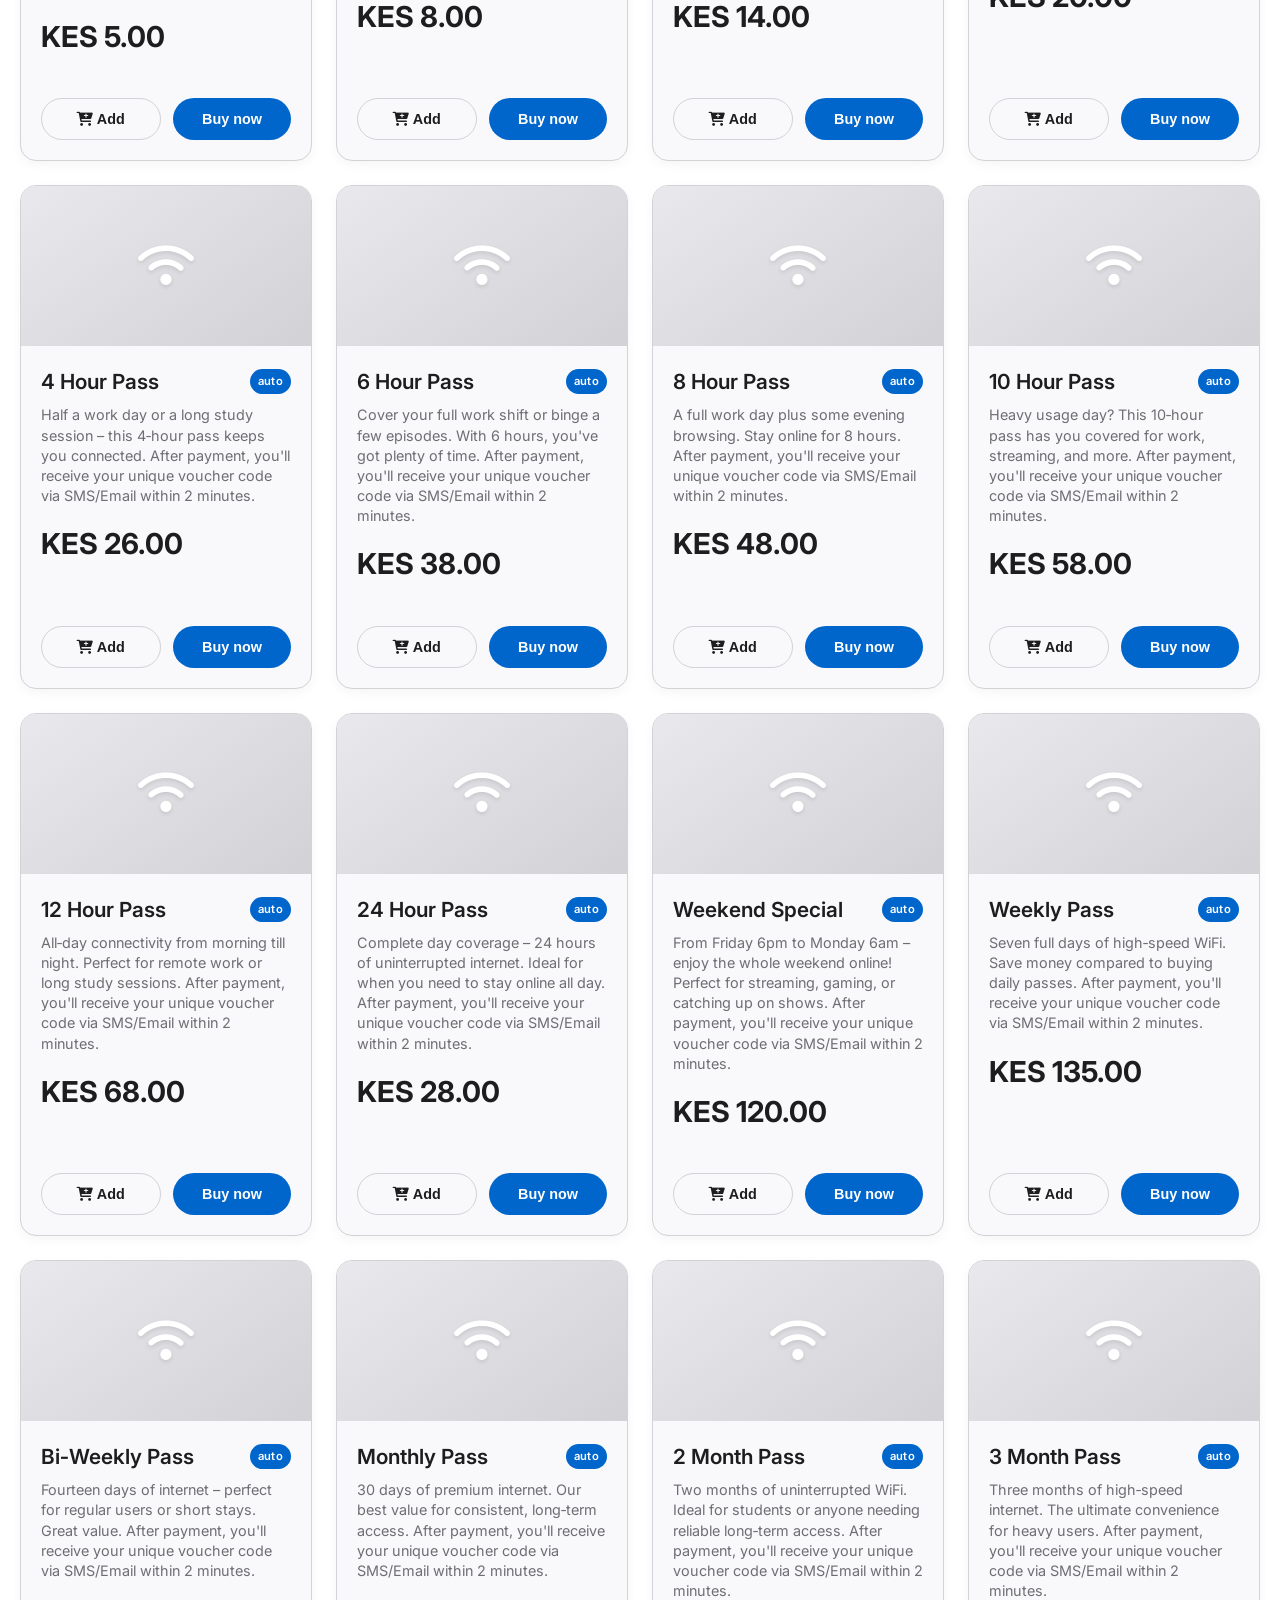
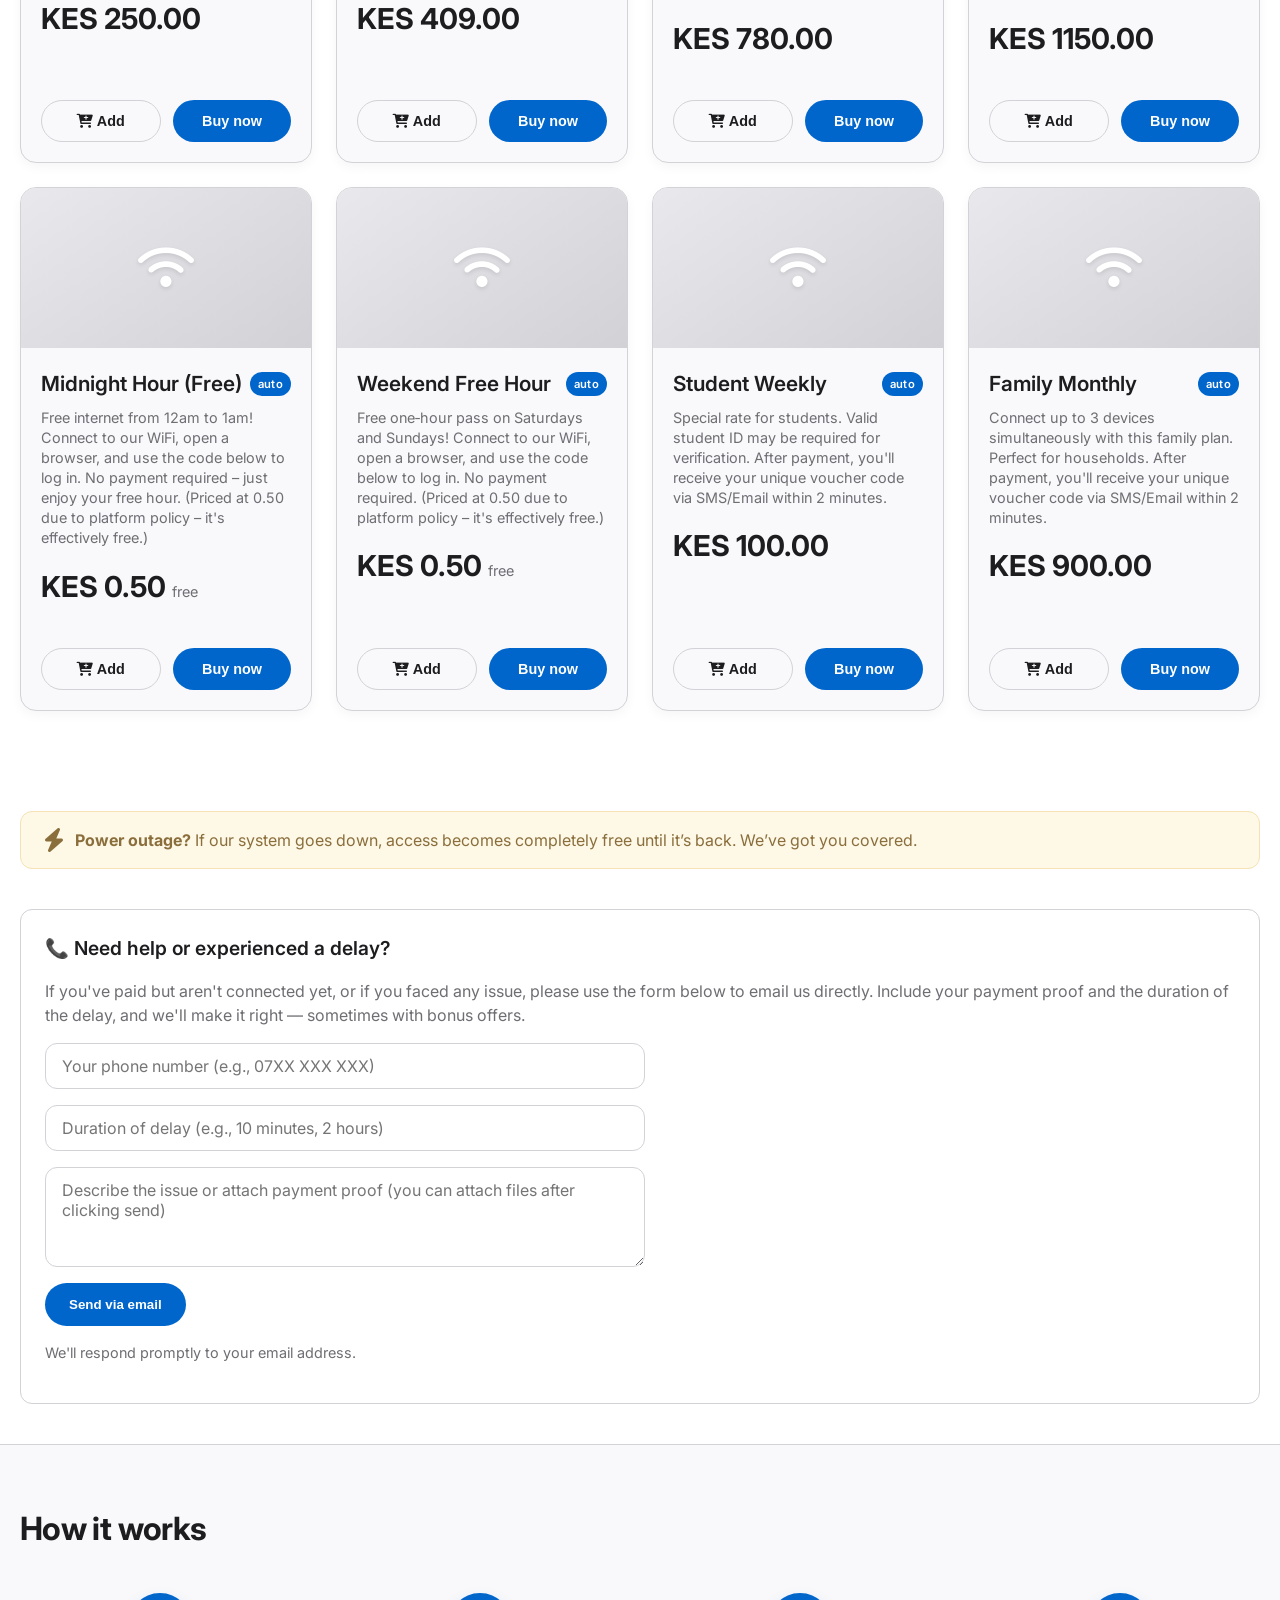
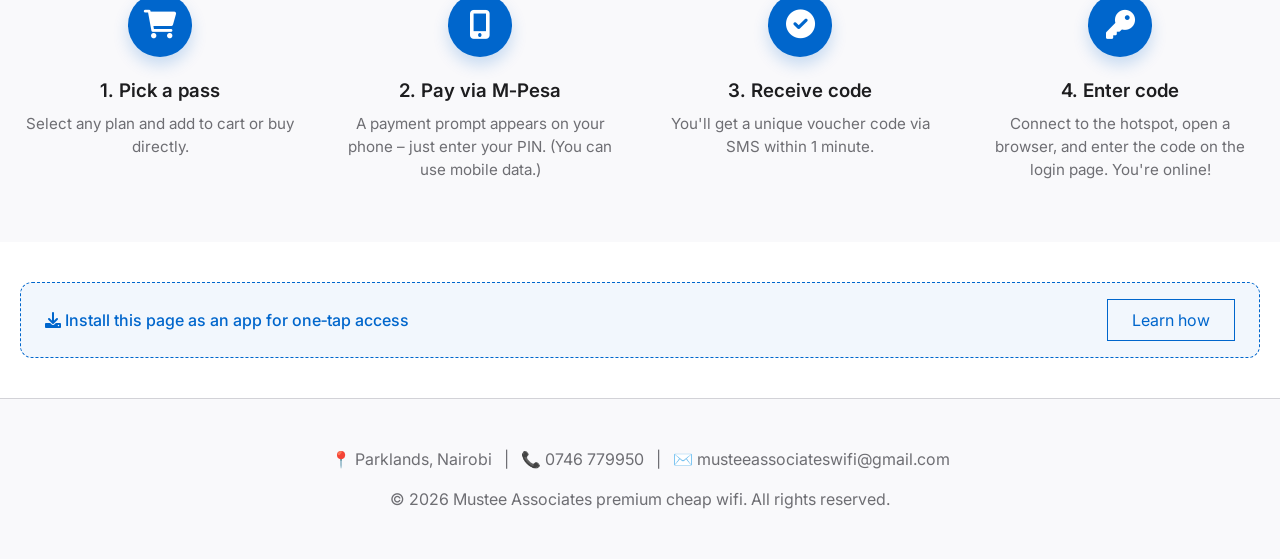
==== commit ac95af1c: "Update index.html" ====
--- a/wifi/index.html
+++ b/wifi/index.html
@@ -581,20 +581,7 @@
             margin-bottom: 16px;
             text-align: right;
         }
-        .cart-checkout {
-            width: 100%;
-            padding: 14px;
-            background: var(--primary);
-            color: white;
-            border: none;
-            border-radius: 40px;
-            font-weight: 600;
-            cursor: pointer;
-            transition: background 0.2s;
-        }
-        .cart-checkout:hover {
-            background: var(--primary-dark);
-        }
+        /* "Checkout All" button removed – users buy one at a time */
         /* ========== FOOTER ========== */
         footer {
             background: var(--surface);
@@ -955,8 +942,7 @@
         </ul>
         <div class="cart-footer">
             <div class="cart-total" id="cartTotal">Total: KES 0</div>
-            <button class="cart-checkout" id="cartCheckoutBtn">Checkout all</button>
-            <p style="font-size:0.8rem; margin-top:8px;">Each pass opens a secure payment popup.</p>
+            <!-- Checkout All button removed – users buy one pass at a time -->
         </div>
     </div>
 
@@ -988,28 +974,29 @@
     </div>
 
     <script>
-        // ========== PRODUCT DATA (UPDATED PRICING) ==========
+        // ========== PRODUCT DATA WITH CORRECT HUSTLESASA CHECKOUT IDs ==========
+        // All prices in KES. Free passes are priced at 0.50 (HustleSasa minimum) but described as free.
         const products = [
-            { id: '30min', name: '30 Minute Pass', desc: 'Quick email, WhatsApp, or search.', price: 5, checkoutId: 'WEY7ERYJ', duration: 0.5, category: 'hourly' },
-            { id: '1h', name: '1 Hour Pass', desc: 'Light browsing, social media.', price: 8, checkoutId: '1HOUR_ID', duration: 1, category: 'hourly' },
-            { id: '2h', name: '2 Hour Pass', desc: 'Study or research session.', price: 14, checkoutId: '2HOUR_ID', duration: 2, category: 'hourly' },
-            { id: '3h', name: '3 Hour Pass', desc: 'Watch a movie or work shift.', price: 20, checkoutId: '3HOUR_ID', duration: 3, category: 'hourly' },
-            { id: '4h', name: '4 Hour Pass', desc: 'Half work day.', price: 26, checkoutId: '4HOUR_ID', duration: 4, category: 'hourly' },
-            { id: '6h', name: '6 Hour Pass', desc: 'Full work shift.', price: 38, checkoutId: '6HOUR_ID', duration: 6, category: 'hourly' },
-            { id: '8h', name: '8 Hour Pass', desc: 'Work day + evening.', price: 48, checkoutId: '8HOUR_ID', duration: 8, category: 'hourly' },
-            { id: '10h', name: '10 Hour Pass', desc: 'Heavy usage day.', price: 58, checkoutId: '10HOUR_ID', duration: 10, category: 'hourly' },
-            { id: '12h', name: '12 Hour Pass', desc: 'Full day + night.', price: 68, checkoutId: '12HOUR_ID', duration: 12, category: 'hourly' },
-            { id: '24h', name: '24 Hour Pass', desc: 'Complete day coverage.', price: 28, checkoutId: '24HOUR_ID', duration: 24, category: 'daily' },
-            { id: 'weekend', name: 'Weekend Special', desc: 'Fri 6pm – Mon 6am.', price: 120, checkoutId: 'WEEKEND_ID', duration: 60, category: 'daily' },
-            { id: 'weekly', name: 'Weekly Pass', desc: '7 full days.', price: 135, checkoutId: 'WEEKLY_ID', duration: 168, category: 'weekly' },
-            { id: 'biweekly', name: 'Bi-Weekly Pass', desc: '14 days.', price: 250, checkoutId: 'BIWEEKLY_ID', duration: 336, category: 'weekly' },
-            { id: 'monthly', name: 'Monthly Pass', desc: '30 days.', price: 409, checkoutId: 'MONTHLY_ID', duration: 720, category: 'monthly' },
-            { id: '2month', name: '2 Month Pass', desc: '60 days.', price: 780, checkoutId: '2MONTH_ID', duration: 1440, category: 'monthly' },
-            { id: '3month', name: '3 Month Pass', desc: '90 days.', price: 1150, checkoutId: '3MONTH_ID', duration: 2160, category: 'monthly' },
-            { id: 'midnight', name: 'Midnight Hour', desc: 'Free 12am–1am (no payment).', price: 0, checkoutId: 'FREE', duration: 1, category: 'free' },
-            { id: 'weekendfree', name: 'Weekend Free Hour', desc: 'Free 1 hour on Sat/Sun.', price: 0, checkoutId: 'FREE', duration: 1, category: 'free' },
-            { id: 'student', name: 'Student Weekly', desc: 'Student ID required (OCR).', price: 100, checkoutId: 'STUDENT_ID', duration: 168, category: 'weekly' },
-            { id: 'family', name: 'Family Monthly', desc: 'Up to 3 devices.', price: 900, checkoutId: 'FAMILY_ID', duration: 720, category: 'monthly' }
+            { id: '30min', name: '30 Minute Pass', desc: 'Need internet for a super quick task? This 30‑minute pass is perfect for checking email, sending a WhatsApp, or a quick search. After payment, you\'ll receive your unique voucher code via SMS/Email within 2 minutes.', price: 5, checkoutId: '69ad86d0cf30ad70c6be29c5', duration: 30, category: 'hourly' },
+            { id: '1h', name: '1 Hour Pass', desc: 'Light browsing, social media, or catching up on news – this 1‑hour pass gives you plenty of time. After payment, you\'ll receive your unique voucher code via SMS/Email within 2 minutes.', price: 8, checkoutId: '69ae2384ca5a8b9aa7804ec7', duration: 60, category: 'hourly' },
+            { id: '2h', name: '2 Hour Pass', desc: 'Ideal for a study session, research, or watching a short movie. Get 2 hours of uninterrupted internet. After payment, you\'ll receive your unique voucher code via SMS/Email within 2 minutes.', price: 14, checkoutId: '69ae2441ca5a8b9aa7804ee4', duration: 120, category: 'hourly' },
+            { id: '3h', name: '3 Hour Pass', desc: 'Perfect for a movie marathon or a solid work block. Enjoy 3 hours of fast WiFi. After payment, you\'ll receive your unique voucher code via SMS/Email within 2 minutes.', price: 20, checkoutId: '69ae24d2ca5a8b9aa7804ee9', duration: 180, category: 'hourly' },
+            { id: '4h', name: '4 Hour Pass', desc: 'Half a work day or a long study session – this 4‑hour pass keeps you connected. After payment, you\'ll receive your unique voucher code via SMS/Email within 2 minutes.', price: 26, checkoutId: '69ae2568ca5a8b9aa7804eee', duration: 240, category: 'hourly' },
+            { id: '6h', name: '6 Hour Pass', desc: 'Cover your full work shift or binge a few episodes. With 6 hours, you\'ve got plenty of time. After payment, you\'ll receive your unique voucher code via SMS/Email within 2 minutes.', price: 38, checkoutId: '69ae25e9ca5a8b9aa7804ef3', duration: 360, category: 'hourly' },
+            { id: '8h', name: '8 Hour Pass', desc: 'A full work day plus some evening browsing. Stay online for 8 hours. After payment, you\'ll receive your unique voucher code via SMS/Email within 2 minutes.', price: 48, checkoutId: '69ae2662ca5a8b9aa7804ef8', duration: 480, category: 'hourly' },
+            { id: '10h', name: '10 Hour Pass', desc: 'Heavy usage day? This 10‑hour pass has you covered for work, streaming, and more. After payment, you\'ll receive your unique voucher code via SMS/Email within 2 minutes.', price: 58, checkoutId: '69ae26e1ca5a8b9aa7804efd', duration: 600, category: 'hourly' },
+            { id: '12h', name: '12 Hour Pass', desc: 'All‑day connectivity from morning till night. Perfect for remote work or long study sessions. After payment, you\'ll receive your unique voucher code via SMS/Email within 2 minutes.', price: 68, checkoutId: '69ae276bca5a8b9aa7804f02', duration: 720, category: 'hourly' },
+            { id: '24h', name: '24 Hour Pass', desc: 'Complete day coverage – 24 hours of uninterrupted internet. Ideal for when you need to stay online all day. After payment, you\'ll receive your unique voucher code via SMS/Email within 2 minutes.', price: 28, checkoutId: '69ae2833ca5a8b9aa7804f07', duration: 1440, category: 'daily' },
+            { id: 'weekend', name: 'Weekend Special', desc: 'From Friday 6pm to Monday 6am – enjoy the whole weekend online! Perfect for streaming, gaming, or catching up on shows. After payment, you\'ll receive your unique voucher code via SMS/Email within 2 minutes.', price: 120, checkoutId: '69ae28f4ca5a8b9aa7804f0c', duration: 60*60, category: 'daily' }, // 60h approx
+            { id: 'weekly', name: 'Weekly Pass', desc: 'Seven full days of high‑speed WiFi. Save money compared to buying daily passes. After payment, you\'ll receive your unique voucher code via SMS/Email within 2 minutes.', price: 135, checkoutId: '69ae298bca5a8b9aa7804f11', duration: 10080, category: 'weekly' },
+            { id: 'biweekly', name: 'Bi‑Weekly Pass', desc: 'Fourteen days of internet – perfect for regular users or short stays. Great value. After payment, you\'ll receive your unique voucher code via SMS/Email within 2 minutes.', price: 250, checkoutId: '69ae2a13ca5a8b9aa7804f16', duration: 20160, category: 'weekly' },
+            { id: 'monthly', name: 'Monthly Pass', desc: '30 days of premium internet. Our best value for consistent, long‑term access. After payment, you\'ll receive your unique voucher code via SMS/Email within 2 minutes.', price: 409, checkoutId: '69ae2a8bca5a8b9aa7804f1b', duration: 43200, category: 'monthly' },
+            { id: '2month', name: '2 Month Pass', desc: 'Two months of uninterrupted WiFi. Ideal for students or anyone needing reliable long‑term access. After payment, you\'ll receive your unique voucher code via SMS/Email within 2 minutes.', price: 780, checkoutId: '69ae7668b89d93063b3dbbc5', duration: 86400, category: 'monthly' },
+            { id: '3month', name: '3 Month Pass', desc: 'Three months of high‑speed internet. The ultimate convenience for heavy users. After payment, you\'ll receive your unique voucher code via SMS/Email within 2 minutes.', price: 1150, checkoutId: '69ae76e1b89d93063b3dbbe2', duration: 129600, category: 'monthly' },
+            { id: 'midnight', name: 'Midnight Hour (Free)', desc: 'Free internet from 12am to 1am! Connect to our WiFi, open a browser, and use the code below to log in. No payment required – just enjoy your free hour. (Priced at 0.50 due to platform policy – it\'s effectively free.)', price: 0.50, checkoutId: '69ae77f2b89d93063b3dbbe7', duration: 60, category: 'free' },
+            { id: 'weekendfree', name: 'Weekend Free Hour', desc: 'Free one‑hour pass on Saturdays and Sundays! Connect to our WiFi, open a browser, and use the code below to log in. No payment required. (Priced at 0.50 due to platform policy – it\'s effectively free.)', price: 0.50, checkoutId: '69ae785eb89d93063b3dbbec', duration: 60, category: 'free' },
+            { id: 'student', name: 'Student Weekly', desc: 'Special rate for students. Valid student ID may be required for verification. After payment, you\'ll receive your unique voucher code via SMS/Email within 2 minutes.', price: 100, checkoutId: '69ae78fdb89d93063b3dbbf1', duration: 10080, category: 'weekly' },
+            { id: 'family', name: 'Family Monthly', desc: 'Connect up to 3 devices simultaneously with this family plan. Perfect for households. After payment, you\'ll receive your unique voucher code via SMS/Email within 2 minutes.', price: 900, checkoutId: '69ae7984b89d93063b3dbbf6', duration: 43200, category: 'monthly' }
         ];
 
         // ========== GLOBAL VISITOR COUNTER ==========
@@ -1055,7 +1042,7 @@
                 else if (currentFilter === 'daily') filtered = filtered.filter(p => p.category === 'daily');
                 else if (currentFilter === 'weekly') filtered = filtered.filter(p => p.category === 'weekly');
                 else if (currentFilter === 'monthly') filtered = filtered.filter(p => p.category === 'monthly');
-                else if (currentFilter === 'free') filtered = filtered.filter(p => p.price === 0);
+                else if (currentFilter === 'free') filtered = filtered.filter(p => p.category === 'free');
             }
 
             renderProducts(filtered);
@@ -1074,7 +1061,7 @@
                             <span class="badge-auto">auto</span>
                         </div>
                         <div class="product-desc">${p.desc}</div>
-                        <div class="product-price">KES ${p.price} <small>${p.price===0 ? 'free' : ''}</small></div>
+                        <div class="product-price">KES ${p.price.toFixed(2)} <small>${p.category==='free' ? 'free' : ''}</small></div>
                     </div>
                     <div class="product-actions">
                         <button class="btn btn-outline add-to-cart" data-id="${p.id}"><i class="fas fa-cart-plus"></i> Add</button>
@@ -1129,13 +1116,13 @@
                 li.innerHTML = `
                     <div class="cart-item-info">
                         <div class="cart-item-name">${item.name}</div>
-                        <div class="cart-item-price">KES ${item.price}</div>
+                        <div class="cart-item-price">KES ${item.price.toFixed(2)}</div>
                     </div>
                     <button class="cart-item-remove" data-index="${index}"><i class="fas fa-trash"></i></button>
                 `;
                 cartItemsList.appendChild(li);
             });
-            cartTotalSpan.textContent = `Total: KES ${total}`;
+            cartTotalSpan.textContent = `Total: KES ${total.toFixed(2)}`;
             localStorage.setItem('wifiCart', JSON.stringify(cart));
 
             document.querySelectorAll('.cart-item-remove').forEach(btn => {
@@ -1164,10 +1151,7 @@
             const id = e.target.closest('button').dataset.id;
             const product = products.find(p => p.id === id);
             if (!product) return;
-            if (product.checkoutId === 'FREE') {
-                alert('This pass is free – just connect during the valid hours.');
-                return;
-            }
+            // For free passes, we still open the checkout (price is 0.50)
             const url = `https://purchase.hustlesasa.shop/checkout/${product.checkoutId}`;
             const width = 500;
             const height = 700;
@@ -1181,15 +1165,6 @@
             updateCartUI();
         });
         closeCartBtn.addEventListener('click', () => cartSidebar.classList.remove('open'));
-
-        document.getElementById('cartCheckoutBtn').addEventListener('click', () => {
-            if (cart.length === 0) return alert('Cart is empty.');
-            cart.forEach(item => {
-                if (item.checkoutId !== 'FREE') {
-                    window.open(`https://purchase.hustlesasa.shop/checkout/${item.checkoutId}`, '_blank');
-                }
-            });
-        });
 
         document.addEventListener('click', (e) => {
             if (!cartSidebar.contains(e.target) && !cartIcon.contains(e.target) && cartSidebar.classList.contains('open')) {
@@ -1236,7 +1211,7 @@
             deferredPrompt = null;
         });
 
-        // ========== CHATBOT ==========
+        // ========== CHATBOT with KES prices ==========
         const chatButton = document.getElementById('chatButton');
         const chatPanel = document.getElementById('chatPanel');
         const closeChatBtn = document.getElementById('closeChatBtn');
@@ -1246,7 +1221,8 @@
 
         let receiving = false;
         const chatId = crypto.randomUUID();
-        const systemPrompt = `You are a helpful assistant for Mustee Associates WiFi. Answer questions about our WiFi passes, pricing, pricing is in kes (30min=5, 1h=8, 2h=14, 3h=20, 4h=26, 6h=38, 8h=48, 10h=58, 12h=68, 24h=28, weekend=120, weekly=135, biweekly=250, monthly=409, 2month=780, 3month=1150, student weekly=100, family monthly=900, free passes), how to connect, troubleshooting, coverage, etc. Be friendly and concise. If you don't know, suggest contacting support at musteeassociateswifi@gmail.com.`;
+        // System prompt now uses KES
+        const systemPrompt = `You are a helpful assistant for Mustee Associates WiFi. Answer questions about our WiFi passes, pricing (30min=5 KES, 1h=8 KES, 2h=14 KES, 3h=20 KES, 4h=26 KES, 6h=38 KES, 8h=48 KES, 10h=58 KES, 12h=68 KES, 24h=28 KES, weekend=120 KES, weekly=135 KES, biweekly=250 KES, monthly=409 KES, 2month=780 KES, 3month=1150 KES, student weekly=100 KES, family monthly=900 KES, free passes priced at 0.50 KES due to platform policy). All prices are in Kenyan Shillings. Be friendly and concise. If you don't know, suggest contacting support at musteeassociateswifi@gmail.com.`;
 
         chatButton.addEventListener('click', () => {
             chatPanel.classList.toggle('open');
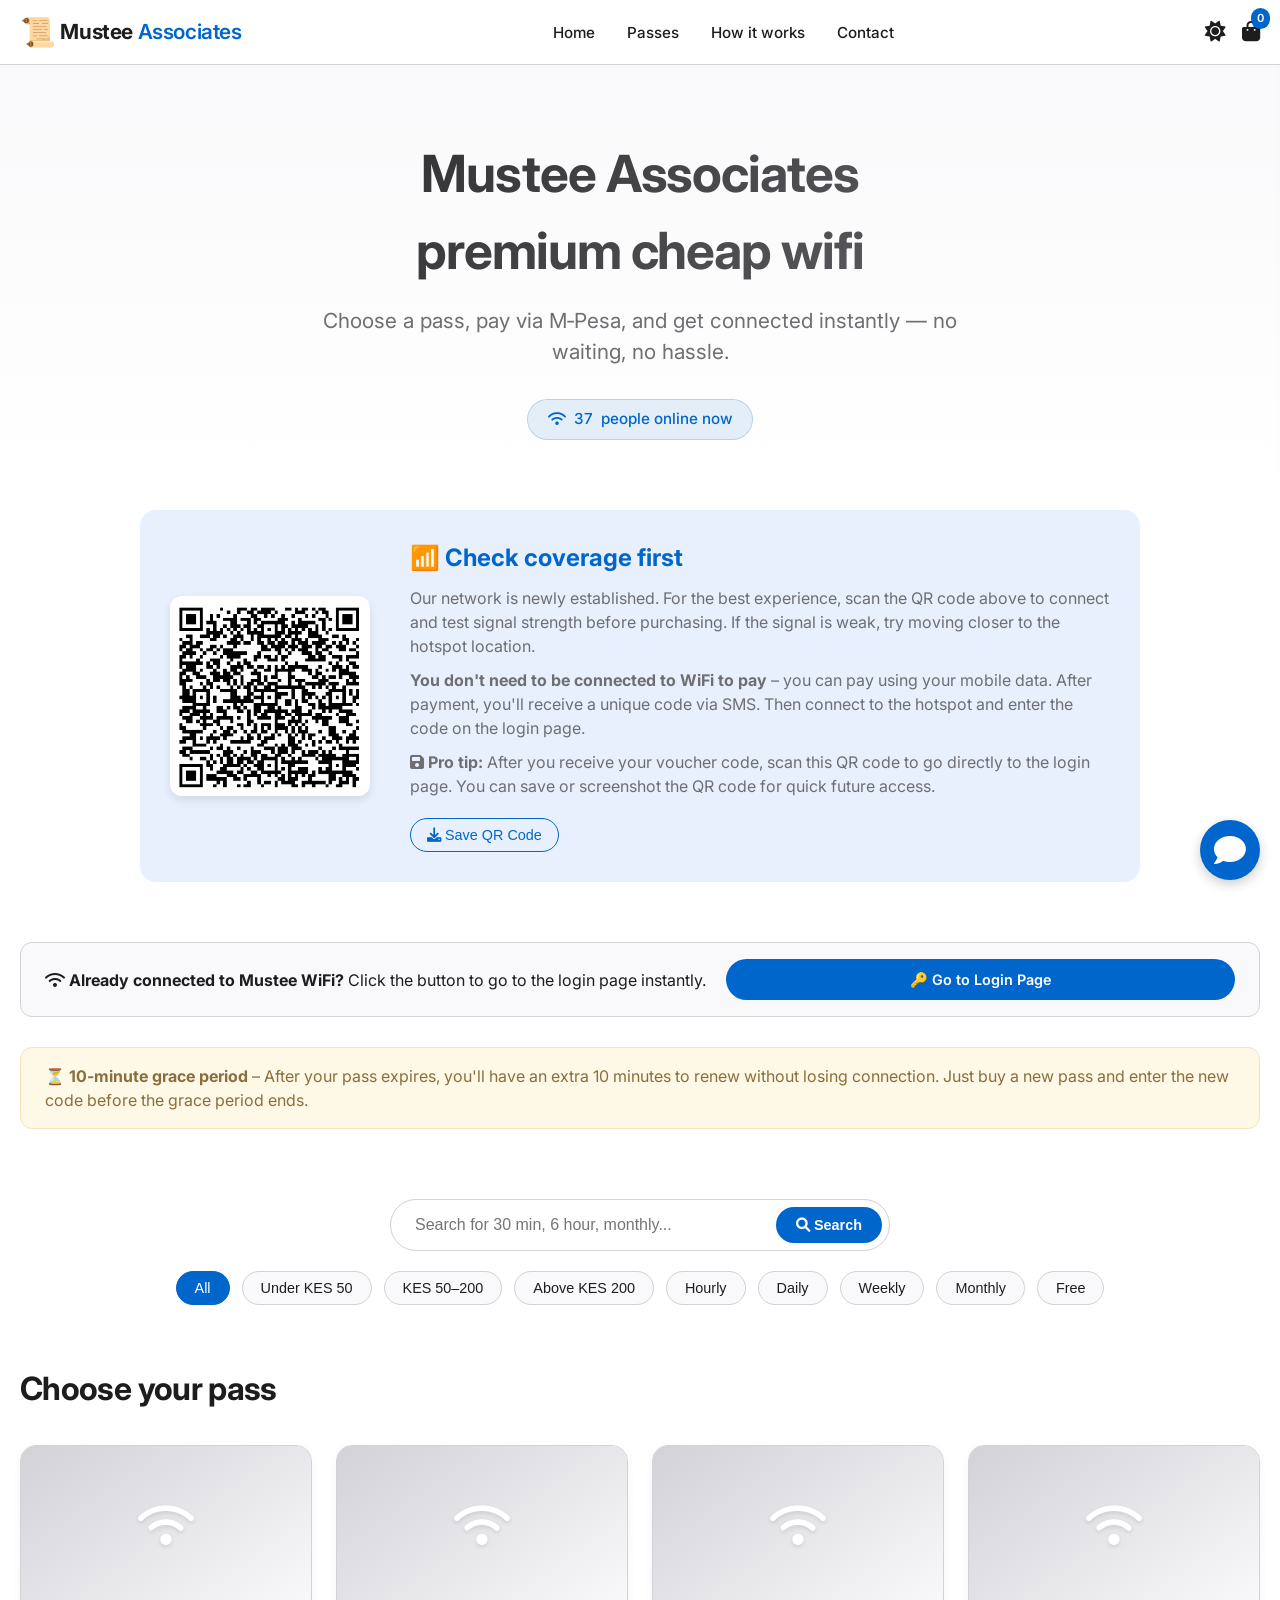
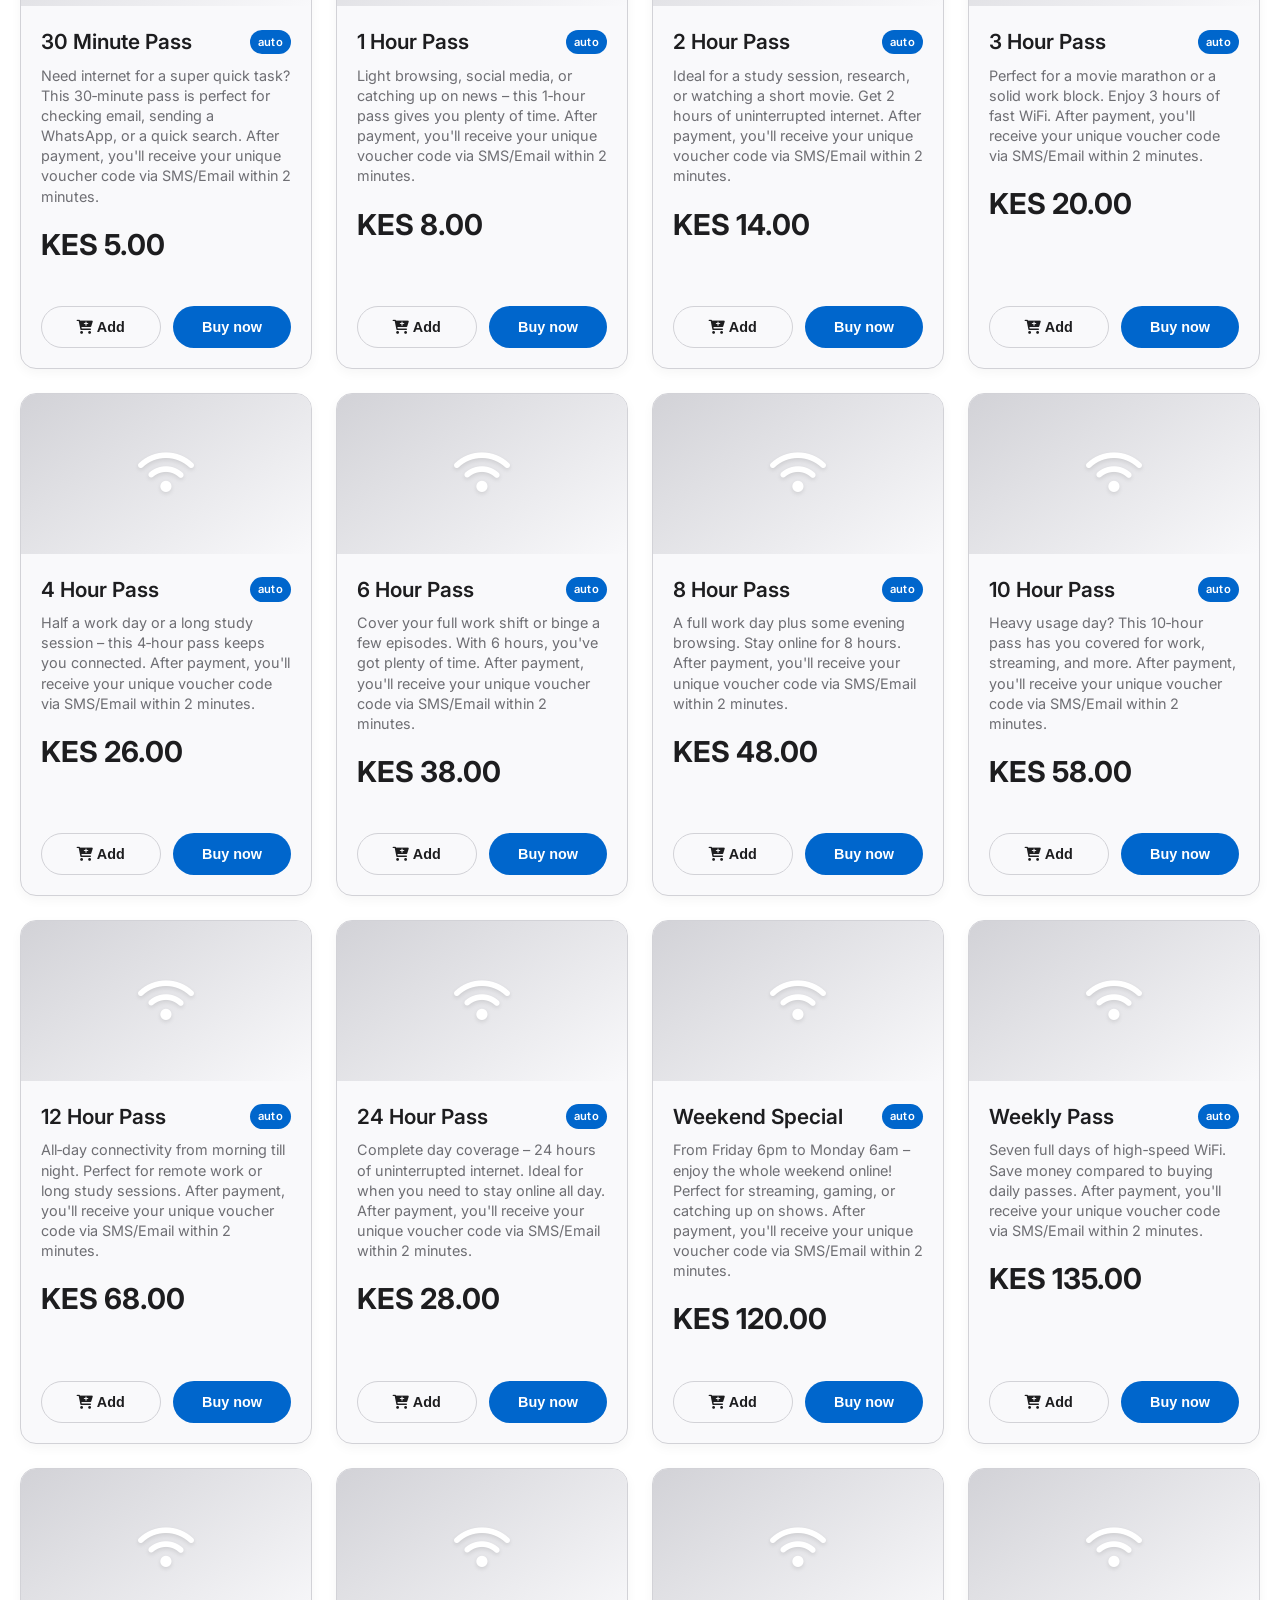
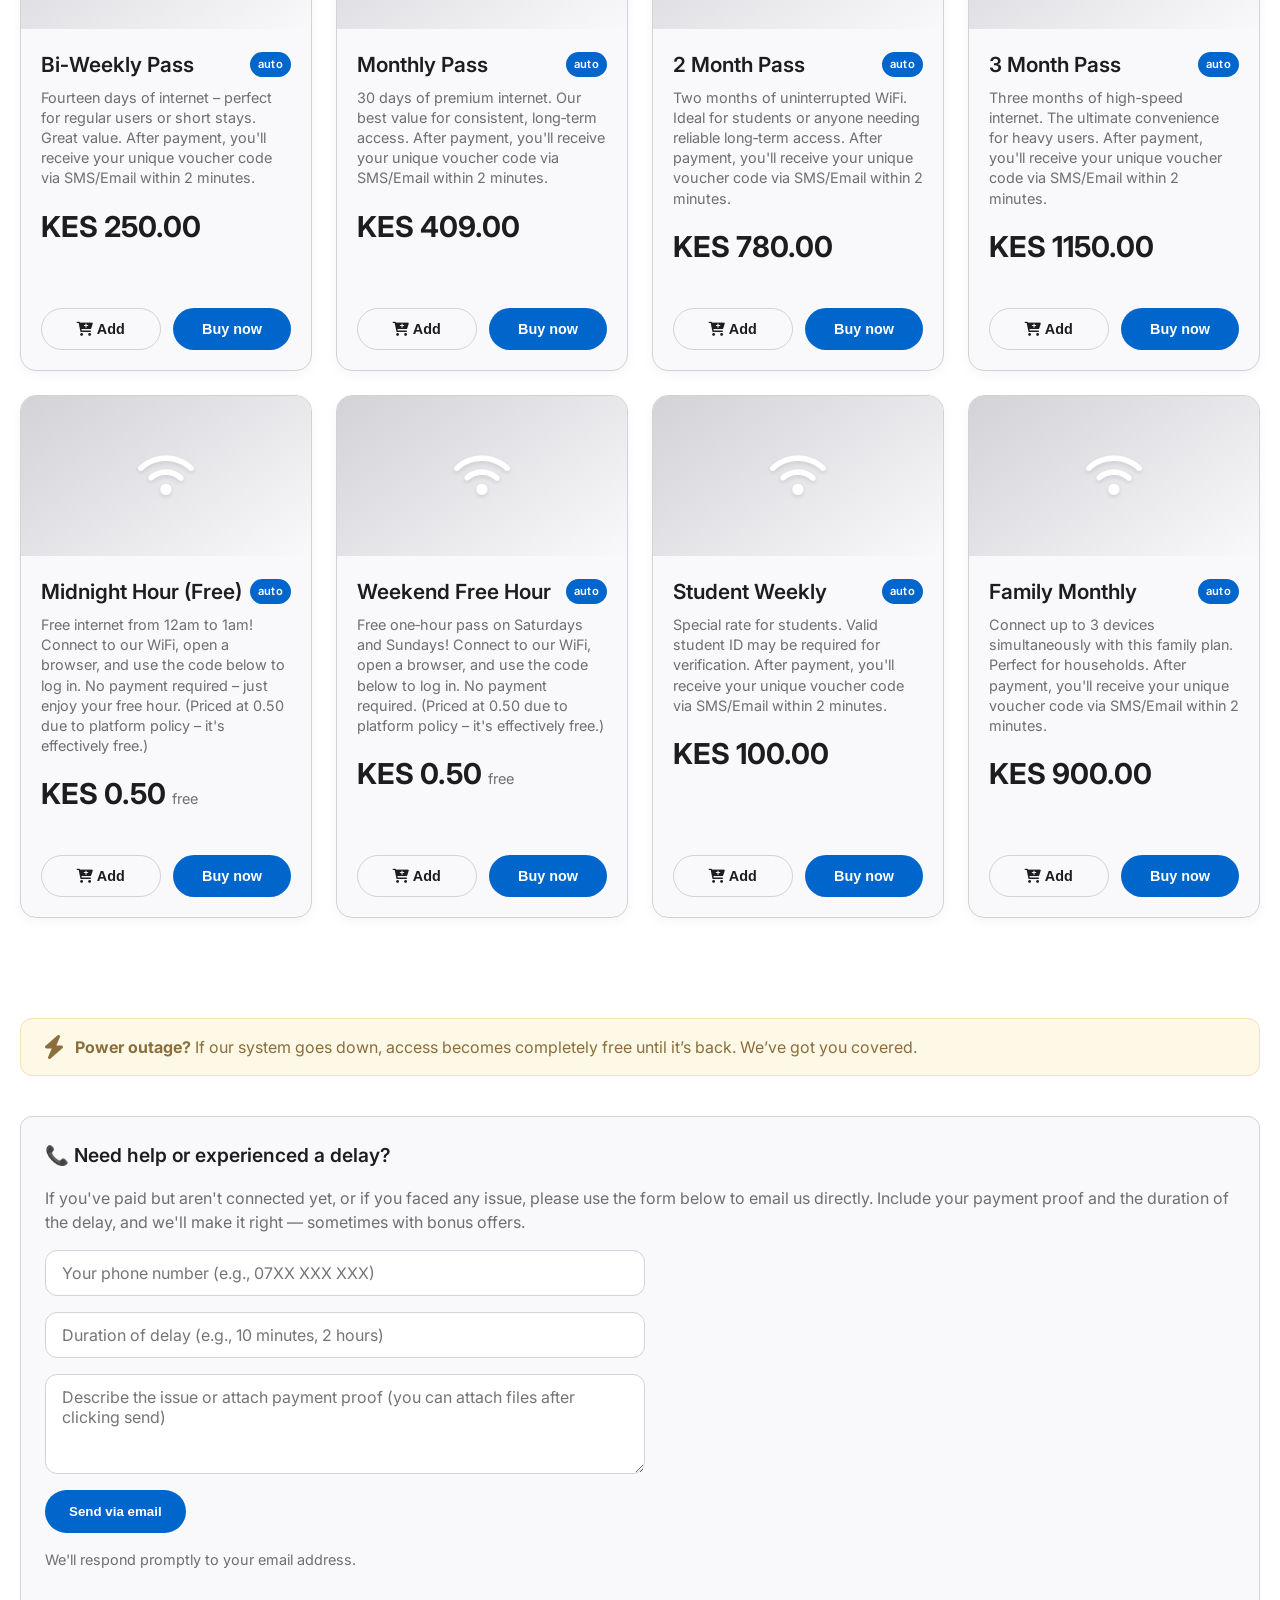
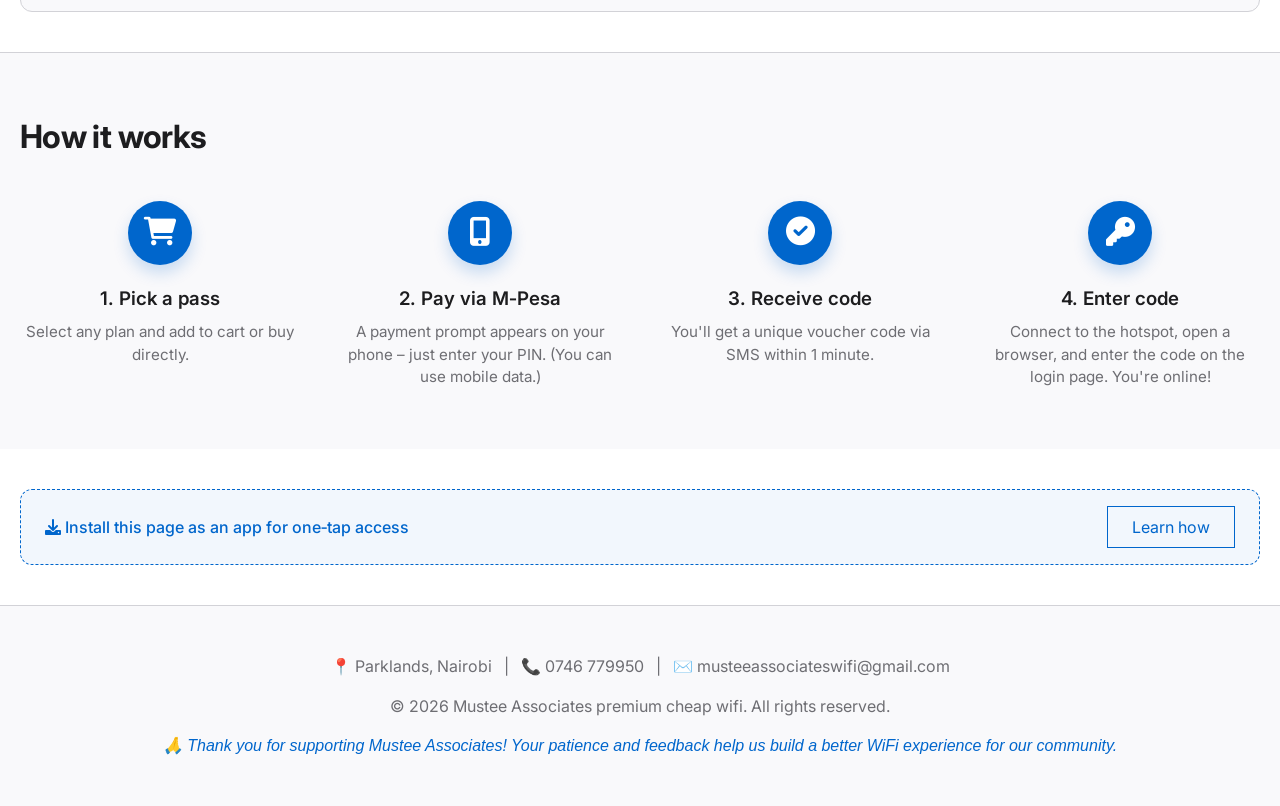
==== commit d67eec0a: "Update index.html" ====
--- a/wifi/index.html
+++ b/wifi/index.html
@@ -6,7 +6,7 @@
     <title>Mustee Associates · premium cheap wifi</title>
     <!-- PWA manifest (inline) -->
     <link rel="manifest" href="#">
-    <meta name="theme-color" content="#0066CC">
+    <meta name="theme-color" content="#0066CC" id="theme-color">
     <!-- Favicon: scroll emoji (custom) -->
     <link rel="icon" href="data:image/svg+xml,%3Csvg xmlns='http://www.w3.org/2000/svg' viewBox='0 0 100 100'%3E%3Ctext y='.9em' font-size='90'%3E📜%3C/text%3E%3C/svg%3E">
     <!-- Fonts & Icons -->
@@ -15,7 +15,7 @@
     <link href="https://fonts.googleapis.com/css2?family=Inter:opsz,wght@14..32,400;14..32,500;14..32,600;14..32,700&display=swap" rel="stylesheet">
     <link rel="stylesheet" href="https://cdnjs.cloudflare.com/ajax/libs/font-awesome/6.0.0-beta3/css/all.min.css">
     <style>
-        /* ========== RESET & VARIABLES ========== */
+        /* ========== RESET & VARIABLES (LIGHT MODE DEFAULT) ========== */
         * {
             margin: 0;
             padding: 0;
@@ -33,6 +33,26 @@
             --shadow-hover: 0 12px 24px rgba(0,0,0,0.08);
             --radius: 16px;
             --spacing: 24px;
+            --qr-bg: #e8f0fe;
+            --grace-bg: #fef8e7;
+            --grace-border: #f5e2b5;
+            --grace-text: #8a6e3b;
+        }
+        /* Dark mode variables */
+        body.dark-mode {
+            --bg: #1d1d1f;
+            --surface: #2c2c2e;
+            --primary: #0a84ff;
+            --primary-dark: #0066CC;
+            --text: #f5f5f7;
+            --text-secondary: #a1a1a6;
+            --border: #3a3a3c;
+            --shadow: 0 4px 12px rgba(0,0,0,0.3);
+            --shadow-hover: 0 12px 24px rgba(0,0,0,0.5);
+            --qr-bg: #1e2a3a;
+            --grace-bg: #2a2a1e;
+            --grace-border: #5e5e3a;
+            --grace-text: #d4b76e;
         }
         body {
             font-family: 'Inter', -apple-system, BlinkMacSystemFont, sans-serif;
@@ -41,6 +61,7 @@
             line-height: 1.5;
             -webkit-font-smoothing: antialiased;
             overflow-x: hidden;
+            transition: background-color 0.3s, color 0.3s;
         }
         .container {
             max-width: 1280px;
@@ -49,7 +70,7 @@
         }
         /* ========== HEADER ========== */
         header {
-            background: rgba(255,255,255,0.8);
+            background: rgba(var(--bg), 0.8);
             backdrop-filter: blur(20px);
             -webkit-backdrop-filter: blur(20px);
             border-bottom: 1px solid var(--border);
@@ -100,6 +121,15 @@
             display: flex;
             align-items: center;
             gap: 1rem;
+        }
+        .dark-mode-toggle {
+            cursor: pointer;
+            font-size: 1.3rem;
+            color: var(--text);
+            transition: transform 0.2s;
+        }
+        .dark-mode-toggle:hover {
+            transform: scale(1.1);
         }
         .cart-icon {
             position: relative;
@@ -122,13 +152,13 @@
         .hero {
             padding: 70px 0 40px;
             text-align: center;
-            background: linear-gradient(180deg, #f2f2f6 0%, #ffffff 100%);
+            background: linear-gradient(180deg, var(--surface) 0%, var(--bg) 100%);
         }
         .hero h1 {
             font-size: clamp(2.2rem, 8vw, 3.2rem);
             font-weight: 700;
             letter-spacing: -0.02em;
-            background: linear-gradient(135deg, #000000, #333333);
+            background: linear-gradient(135deg, var(--text), var(--text-secondary));
             -webkit-background-clip: text;
             -webkit-text-fill-color: transparent;
             margin-bottom: 1rem;
@@ -161,7 +191,7 @@
         }
         /* ========== QR & COVERAGE SECTION ========== */
         .qr-coverage {
-            background: #e8f0fe;
+            background: var(--qr-bg);
             border-radius: 16px;
             padding: 30px;
             margin: 30px auto;
@@ -192,14 +222,51 @@
             color: var(--text-secondary);
             margin-bottom: 10px;
         }
-        /* ========== GRACE PERIOD NOTE ========== */
-        .grace-note {
-            background: #fef8e7;
-            border: 1px solid #f5e2b5;
+        .qr-coverage .btn-outline {
+            display: inline-block;
+            margin-top: 10px;
+            padding: 8px 16px;
+            border-radius: 40px;
+            border: 1px solid var(--primary);
+            background: transparent;
+            color: var(--primary);
+            cursor: pointer;
+            text-decoration: none;
+            font-size: 0.9rem;
+        }
+        .qr-coverage .btn-outline:hover {
+            background: var(--primary);
+            color: white;
+        }
+        /* ========== LOGIN SHORTCUT ========== */
+        .login-shortcut {
+            background: var(--surface);
+            border: 1px solid var(--border);
             border-radius: 12px;
             padding: 16px 24px;
             margin: 30px 0;
-            color: #8a6e3b;
+            display: flex;
+            align-items: center;
+            justify-content: space-between;
+            flex-wrap: wrap;
+            gap: 20px;
+        }
+        .login-shortcut p {
+            font-size: 1rem;
+            color: var(--text);
+        }
+        .login-shortcut .btn-primary {
+            padding: 10px 24px;
+            text-decoration: none;
+        }
+        /* ========== GRACE PERIOD NOTE ========== */
+        .grace-note {
+            background: var(--grace-bg);
+            border: 1px solid var(--grace-border);
+            border-radius: 12px;
+            padding: 16px 24px;
+            margin: 30px 0;
+            color: var(--grace-text);
         }
         /* ========== FILTERS & SEARCH ========== */
         .filter-section {
@@ -218,7 +285,8 @@
             font-size: 1rem;
             outline: none;
             transition: border 0.2s, box-shadow 0.2s;
-            background: white;
+            background: var(--bg);
+            color: var(--text);
         }
         .search-box input:focus {
             border-color: var(--primary);
@@ -258,6 +326,7 @@
             font-weight: 500;
             cursor: pointer;
             transition: all 0.2s;
+            color: var(--text);
         }
         .filter-btn.active {
             background: var(--primary);
@@ -301,7 +370,7 @@
         }
         .product-media {
             height: 160px;
-            background: linear-gradient(145deg, #e8e8ed, #d1d1d6);
+            background: linear-gradient(145deg, var(--border), var(--surface));
             display: flex;
             align-items: center;
             justify-content: center;
@@ -420,23 +489,23 @@
         }
         /* ========== DISCLAIMER ========== */
         .disclaimer {
-            background: #fef8e7;
-            border: 1px solid #f5e2b5;
+            background: var(--grace-bg);
+            border: 1px solid var(--grace-border);
             border-radius: 12px;
             padding: 16px 24px;
             margin: 40px 0 20px;
             display: flex;
             align-items: center;
             gap: 12px;
-            color: #8a6e3b;
+            color: var(--grace-text);
             flex-wrap: wrap;
         }
         .disclaimer i {
             font-size: 1.5rem;
         }
-        /* ========== SUPPORT SECTION (mailto) ========== */
+        /* ========== SUPPORT SECTION ========== */
         .support-section {
-            background: white;
+            background: var(--surface);
             border: 1px solid var(--border);
             border-radius: 12px;
             padding: 24px;
@@ -463,6 +532,8 @@
             border-radius: 12px;
             font-size: 1rem;
             font-family: inherit;
+            background: var(--bg);
+            color: var(--text);
         }
         .support-form textarea {
             min-height: 100px;
@@ -513,7 +584,7 @@
             width: 380px;
             max-width: 90vw;
             height: 100vh;
-            background: white;
+            background: var(--bg);
             box-shadow: -4px 0 20px rgba(0,0,0,0.1);
             transition: right 0.3s ease;
             z-index: 1000;
@@ -581,7 +652,6 @@
             margin-bottom: 16px;
             text-align: right;
         }
-        /* "Checkout All" button removed – users buy one at a time */
         /* ========== FOOTER ========== */
         footer {
             background: var(--surface);
@@ -591,6 +661,11 @@
             color: var(--text-secondary);
             margin-top: 0;
         }
+        footer p.thank-you {
+            margin-top: 1rem;
+            font-style: italic;
+            color: var(--primary);
+        }
         /* ========== CHAT WIDGET ========== */
         .chat-widget {
             position: fixed;
@@ -622,7 +697,7 @@
             right: 0;
             width: 350px;
             max-width: 85vw;
-            background: white;
+            background: var(--bg);
             border-radius: 20px;
             box-shadow: 0 10px 30px rgba(0,0,0,0.15);
             display: none;
@@ -656,7 +731,7 @@
             height: 300px;
             overflow-y: auto;
             padding: 15px;
-            background: #f5f7fa;
+            background: var(--surface);
             display: flex;
             flex-direction: column;
             gap: 10px;
@@ -670,8 +745,9 @@
         }
         .message.bot {
             align-self: flex-start;
-            background: white;
+            background: var(--bg);
             border: 1px solid var(--border);
+            color: var(--text);
         }
         .message.user {
             align-self: flex-end;
@@ -682,7 +758,7 @@
             display: flex;
             padding: 10px;
             border-top: 1px solid var(--border);
-            background: white;
+            background: var(--bg);
         }
         .chat-input-area input {
             flex: 1;
@@ -691,6 +767,8 @@
             border-radius: 30px;
             outline: none;
             font-size: 0.95rem;
+            background: var(--surface);
+            color: var(--text);
         }
         .chat-input-area button {
             background: var(--primary);
@@ -747,6 +825,10 @@
             }
             .qr-coverage img {
                 margin: 0 auto;
+            }
+            .login-shortcut {
+                flex-direction: column;
+                text-align: center;
             }
         }
         /* ========== PWA INSTALL PROMO ========== */
@@ -800,6 +882,9 @@
                 </ul>
             </nav>
             <div class="header-actions">
+                <div class="dark-mode-toggle" id="darkModeToggle">
+                    <i class="fas fa-sun" id="darkModeIcon"></i>
+                </div>
                 <div class="cart-icon" id="cartIcon">
                     <i class="fas fa-shopping-bag"></i>
                     <span class="cart-count" id="cartCount">0</span>
@@ -828,7 +913,17 @@
                     <h3>📶 Check coverage first</h3>
                     <p>Our network is newly established. For the best experience, scan the QR code above to connect and test signal strength before purchasing. If the signal is weak, try moving closer to the hotspot location.</p>
                     <p><strong>You don't need to be connected to WiFi to pay</strong> – you can pay using your mobile data. After payment, you'll receive a unique code via SMS. Then connect to the hotspot and enter the code on the login page.</p>
+                    <p><i class="fas fa-save"></i> <strong>Pro tip:</strong> After you receive your voucher code, scan this QR code to go directly to the login page. You can save or screenshot the QR code for quick future access.</p>
+                    <button class="btn-outline" onclick="alert('Save this QR code as an image (screenshot) to use anytime you need to log in.')"><i class="fas fa-download"></i> Save QR Code</button>
                 </div>
+            </div>
+        </div>
+
+        <!-- Login Shortcut for connected users -->
+        <div class="container">
+            <div class="login-shortcut">
+                <p><i class="fas fa-wifi"></i> <strong>Already connected to Mustee WiFi?</strong> Click the button to go to the login page instantly.</p>
+                <a href="http://192.168.5.1" target="_blank" class="btn btn-primary">🔑 Go to Login Page</a>
             </div>
         </div>
 
@@ -878,7 +973,7 @@
             </div>
         </div>
 
-        <!-- Support section for delays/issues (updated email) -->
+        <!-- Support section for delays/issues -->
         <div class="container">
             <div class="support-section">
                 <h3>📞 Need help or experienced a delay?</h3>
@@ -950,6 +1045,7 @@
         <div class="container">
             <p>📍 Parklands, Nairobi &nbsp; | &nbsp; 📞 0746 779950 &nbsp; | &nbsp; ✉️ musteeassociateswifi@gmail.com</p>
             <p style="margin-top: 1rem;">&copy; 2026 Mustee Associates premium cheap wifi. All rights reserved.</p>
+            <p class="thank-you">🙏 Thank you for supporting Mustee Associates! Your patience and feedback help us build a better WiFi experience for our community.</p>
         </div>
     </footer>
 
@@ -974,29 +1070,58 @@
     </div>
 
     <script>
-        // ========== PRODUCT DATA WITH CORRECT HUSTLESASA CHECKOUT IDs ==========
-        // All prices in KES. Free passes are priced at 0.50 (HustleSasa minimum) but described as free.
+        // ========== DARK MODE TOGGLE ==========
+        const darkModeToggle = document.getElementById('darkModeToggle');
+        const darkModeIcon = document.getElementById('darkModeIcon');
+        const themeColor = document.getElementById('theme-color');
+
+        // Check for saved preference
+        const savedDarkMode = localStorage.getItem('darkMode');
+        if (savedDarkMode === 'enabled') {
+            document.body.classList.add('dark-mode');
+            darkModeIcon.classList.remove('fa-sun');
+            darkModeIcon.classList.add('fa-moon');
+            themeColor.setAttribute('content', '#1d1d1f');
+        }
+
+        darkModeToggle.addEventListener('click', () => {
+            if (document.body.classList.contains('dark-mode')) {
+                document.body.classList.remove('dark-mode');
+                darkModeIcon.classList.remove('fa-moon');
+                darkModeIcon.classList.add('fa-sun');
+                localStorage.setItem('darkMode', 'disabled');
+                themeColor.setAttribute('content', '#0066CC');
+            } else {
+                document.body.classList.add('dark-mode');
+                darkModeIcon.classList.remove('fa-sun');
+                darkModeIcon.classList.add('fa-moon');
+                localStorage.setItem('darkMode', 'enabled');
+                themeColor.setAttribute('content', '#1d1d1f');
+            }
+        });
+
+        // ========== PRODUCT DATA WITH CORRECT CHECKOUT IDs ==========
         const products = [
-            { id: '30min', name: '30 Minute Pass', desc: 'Need internet for a super quick task? This 30‑minute pass is perfect for checking email, sending a WhatsApp, or a quick search. After payment, you\'ll receive your unique voucher code via SMS/Email within 2 minutes.', price: 5, checkoutId: '69ad86d0cf30ad70c6be29c5', duration: 30, category: 'hourly' },
-            { id: '1h', name: '1 Hour Pass', desc: 'Light browsing, social media, or catching up on news – this 1‑hour pass gives you plenty of time. After payment, you\'ll receive your unique voucher code via SMS/Email within 2 minutes.', price: 8, checkoutId: '69ae2384ca5a8b9aa7804ec7', duration: 60, category: 'hourly' },
-            { id: '2h', name: '2 Hour Pass', desc: 'Ideal for a study session, research, or watching a short movie. Get 2 hours of uninterrupted internet. After payment, you\'ll receive your unique voucher code via SMS/Email within 2 minutes.', price: 14, checkoutId: '69ae2441ca5a8b9aa7804ee4', duration: 120, category: 'hourly' },
-            { id: '3h', name: '3 Hour Pass', desc: 'Perfect for a movie marathon or a solid work block. Enjoy 3 hours of fast WiFi. After payment, you\'ll receive your unique voucher code via SMS/Email within 2 minutes.', price: 20, checkoutId: '69ae24d2ca5a8b9aa7804ee9', duration: 180, category: 'hourly' },
-            { id: '4h', name: '4 Hour Pass', desc: 'Half a work day or a long study session – this 4‑hour pass keeps you connected. After payment, you\'ll receive your unique voucher code via SMS/Email within 2 minutes.', price: 26, checkoutId: '69ae2568ca5a8b9aa7804eee', duration: 240, category: 'hourly' },
-            { id: '6h', name: '6 Hour Pass', desc: 'Cover your full work shift or binge a few episodes. With 6 hours, you\'ve got plenty of time. After payment, you\'ll receive your unique voucher code via SMS/Email within 2 minutes.', price: 38, checkoutId: '69ae25e9ca5a8b9aa7804ef3', duration: 360, category: 'hourly' },
-            { id: '8h', name: '8 Hour Pass', desc: 'A full work day plus some evening browsing. Stay online for 8 hours. After payment, you\'ll receive your unique voucher code via SMS/Email within 2 minutes.', price: 48, checkoutId: '69ae2662ca5a8b9aa7804ef8', duration: 480, category: 'hourly' },
-            { id: '10h', name: '10 Hour Pass', desc: 'Heavy usage day? This 10‑hour pass has you covered for work, streaming, and more. After payment, you\'ll receive your unique voucher code via SMS/Email within 2 minutes.', price: 58, checkoutId: '69ae26e1ca5a8b9aa7804efd', duration: 600, category: 'hourly' },
-            { id: '12h', name: '12 Hour Pass', desc: 'All‑day connectivity from morning till night. Perfect for remote work or long study sessions. After payment, you\'ll receive your unique voucher code via SMS/Email within 2 minutes.', price: 68, checkoutId: '69ae276bca5a8b9aa7804f02', duration: 720, category: 'hourly' },
-            { id: '24h', name: '24 Hour Pass', desc: 'Complete day coverage – 24 hours of uninterrupted internet. Ideal for when you need to stay online all day. After payment, you\'ll receive your unique voucher code via SMS/Email within 2 minutes.', price: 28, checkoutId: '69ae2833ca5a8b9aa7804f07', duration: 1440, category: 'daily' },
-            { id: 'weekend', name: 'Weekend Special', desc: 'From Friday 6pm to Monday 6am – enjoy the whole weekend online! Perfect for streaming, gaming, or catching up on shows. After payment, you\'ll receive your unique voucher code via SMS/Email within 2 minutes.', price: 120, checkoutId: '69ae28f4ca5a8b9aa7804f0c', duration: 60*60, category: 'daily' }, // 60h approx
-            { id: 'weekly', name: 'Weekly Pass', desc: 'Seven full days of high‑speed WiFi. Save money compared to buying daily passes. After payment, you\'ll receive your unique voucher code via SMS/Email within 2 minutes.', price: 135, checkoutId: '69ae298bca5a8b9aa7804f11', duration: 10080, category: 'weekly' },
-            { id: 'biweekly', name: 'Bi‑Weekly Pass', desc: 'Fourteen days of internet – perfect for regular users or short stays. Great value. After payment, you\'ll receive your unique voucher code via SMS/Email within 2 minutes.', price: 250, checkoutId: '69ae2a13ca5a8b9aa7804f16', duration: 20160, category: 'weekly' },
-            { id: 'monthly', name: 'Monthly Pass', desc: '30 days of premium internet. Our best value for consistent, long‑term access. After payment, you\'ll receive your unique voucher code via SMS/Email within 2 minutes.', price: 409, checkoutId: '69ae2a8bca5a8b9aa7804f1b', duration: 43200, category: 'monthly' },
-            { id: '2month', name: '2 Month Pass', desc: 'Two months of uninterrupted WiFi. Ideal for students or anyone needing reliable long‑term access. After payment, you\'ll receive your unique voucher code via SMS/Email within 2 minutes.', price: 780, checkoutId: '69ae7668b89d93063b3dbbc5', duration: 86400, category: 'monthly' },
-            { id: '3month', name: '3 Month Pass', desc: 'Three months of high‑speed internet. The ultimate convenience for heavy users. After payment, you\'ll receive your unique voucher code via SMS/Email within 2 minutes.', price: 1150, checkoutId: '69ae76e1b89d93063b3dbbe2', duration: 129600, category: 'monthly' },
-            { id: 'midnight', name: 'Midnight Hour (Free)', desc: 'Free internet from 12am to 1am! Connect to our WiFi, open a browser, and use the code below to log in. No payment required – just enjoy your free hour. (Priced at 0.50 due to platform policy – it\'s effectively free.)', price: 0.50, checkoutId: '69ae77f2b89d93063b3dbbe7', duration: 60, category: 'free' },
-            { id: 'weekendfree', name: 'Weekend Free Hour', desc: 'Free one‑hour pass on Saturdays and Sundays! Connect to our WiFi, open a browser, and use the code below to log in. No payment required. (Priced at 0.50 due to platform policy – it\'s effectively free.)', price: 0.50, checkoutId: '69ae785eb89d93063b3dbbec', duration: 60, category: 'free' },
-            { id: 'student', name: 'Student Weekly', desc: 'Special rate for students. Valid student ID may be required for verification. After payment, you\'ll receive your unique voucher code via SMS/Email within 2 minutes.', price: 100, checkoutId: '69ae78fdb89d93063b3dbbf1', duration: 10080, category: 'weekly' },
-            { id: 'family', name: 'Family Monthly', desc: 'Connect up to 3 devices simultaneously with this family plan. Perfect for households. After payment, you\'ll receive your unique voucher code via SMS/Email within 2 minutes.', price: 900, checkoutId: '69ae7984b89d93063b3dbbf6', duration: 43200, category: 'monthly' }
+            { id: '30min', name: '30 Minute Pass', desc: 'Need internet for a super quick task? This 30‑minute pass is perfect for checking email, sending a WhatsApp, or a quick search. After payment, you\'ll receive your unique voucher code via SMS/Email within 2 minutes.', price: 5, checkoutId: '1G6MB4V1', duration: 30, category: 'hourly' },
+            { id: '1h', name: '1 Hour Pass', desc: 'Light browsing, social media, or catching up on news – this 1‑hour pass gives you plenty of time. After payment, you\'ll receive your unique voucher code via SMS/Email within 2 minutes.', price: 8, checkoutId: 'PDEMRH9S', duration: 60, category: 'hourly' },
+            { id: '2h', name: '2 Hour Pass', desc: 'Ideal for a study session, research, or watching a short movie. Get 2 hours of uninterrupted internet. After payment, you\'ll receive your unique voucher code via SMS/Email within 2 minutes.', price: 14, checkoutId: 'SA7VNFXV', duration: 120, category: 'hourly' },
+            { id: '3h', name: '3 Hour Pass', desc: 'Perfect for a movie marathon or a solid work block. Enjoy 3 hours of fast WiFi. After payment, you\'ll receive your unique voucher code via SMS/Email within 2 minutes.', price: 20, checkoutId: 'MKLP8F4I', duration: 180, category: 'hourly' },
+            { id: '4h', name: '4 Hour Pass', desc: 'Half a work day or a long study session – this 4‑hour pass keeps you connected. After payment, you\'ll receive your unique voucher code via SMS/Email within 2 minutes.', price: 26, checkoutId: 'BF0YMEND', duration: 240, category: 'hourly' },
+            { id: '6h', name: '6 Hour Pass', desc: 'Cover your full work shift or binge a few episodes. With 6 hours, you\'ve got plenty of time. After payment, you\'ll receive your unique voucher code via SMS/Email within 2 minutes.', price: 38, checkoutId: 'GJGJXQN3', duration: 360, category: 'hourly' },
+            { id: '8h', name: '8 Hour Pass', desc: 'A full work day plus some evening browsing. Stay online for 8 hours. After payment, you\'ll receive your unique voucher code via SMS/Email within 2 minutes.', price: 48, checkoutId: 'VU2B9MZY', duration: 480, category: 'hourly' },
+            { id: '10h', name: '10 Hour Pass', desc: 'Heavy usage day? This 10‑hour pass has you covered for work, streaming, and more. After payment, you\'ll receive your unique voucher code via SMS/Email within 2 minutes.', price: 58, checkoutId: 'MCGHFNL6', duration: 600, category: 'hourly' },
+            { id: '12h', name: '12 Hour Pass', desc: 'All‑day connectivity from morning till night. Perfect for remote work or long study sessions. After payment, you\'ll receive your unique voucher code via SMS/Email within 2 minutes.', price: 68, checkoutId: 'FFDHILSC', duration: 720, category: 'hourly' },
+            { id: '24h', name: '24 Hour Pass', desc: 'Complete day coverage – 24 hours of uninterrupted internet. Ideal for when you need to stay online all day. After payment, you\'ll receive your unique voucher code via SMS/Email within 2 minutes.', price: 28, checkoutId: 'VGMML1HV', duration: 1440, category: 'daily' },
+            { id: 'weekend', name: 'Weekend Special', desc: 'From Friday 6pm to Monday 6am – enjoy the whole weekend online! Perfect for streaming, gaming, or catching up on shows. After payment, you\'ll receive your unique voucher code via SMS/Email within 2 minutes.', price: 120, checkoutId: 'VL7BKEWC', duration: 60*60, category: 'daily' }, // approx 60h
+            { id: 'weekly', name: 'Weekly Pass', desc: 'Seven full days of high‑speed WiFi. Save money compared to buying daily passes. After payment, you\'ll receive your unique voucher code via SMS/Email within 2 minutes.', price: 135, checkoutId: 'OCHT7JWP', duration: 10080, category: 'weekly' },
+            { id: 'biweekly', name: 'Bi‑Weekly Pass', desc: 'Fourteen days of internet – perfect for regular users or short stays. Great value. After payment, you\'ll receive your unique voucher code via SMS/Email within 2 minutes.', price: 250, checkoutId: 'BKX9EFP2', duration: 20160, category: 'weekly' },
+            { id: 'monthly', name: 'Monthly Pass', desc: '30 days of premium internet. Our best value for consistent, long‑term access. After payment, you\'ll receive your unique voucher code via SMS/Email within 2 minutes.', price: 409, checkoutId: 'EZFEHXUJ', duration: 43200, category: 'monthly' },
+            { id: '2month', name: '2 Month Pass', desc: 'Two months of uninterrupted WiFi. Ideal for students or anyone needing reliable long‑term access. After payment, you\'ll receive your unique voucher code via SMS/Email within 2 minutes.', price: 780, checkoutId: 'KWQREY2H', duration: 86400, category: 'monthly' },
+            { id: '3month', name: '3 Month Pass', desc: 'Three months of high‑speed internet. The ultimate convenience for heavy users. After payment, you\'ll receive your unique voucher code via SMS/Email within 2 minutes.', price: 1150, checkoutId: '2YQZAEXQ', duration: 129600, category: 'monthly' },
+            { id: 'midnight', name: 'Midnight Hour (Free)', desc: 'Free internet from 12am to 1am! Connect to our WiFi, open a browser, and use the code below to log in. No payment required – just enjoy your free hour. (Priced at 0.50 due to platform policy – it\'s effectively free.)', price: 0.50, checkoutId: 'HJHSUK4R', duration: 60, category: 'free' },
+            { id: 'weekendfree', name: 'Weekend Free Hour', desc: 'Free one‑hour pass on Saturdays and Sundays! Connect to our WiFi, open a browser, and use the code below to log in. No payment required. (Priced at 0.50 due to platform policy – it\'s effectively free.)', price: 0.50, checkoutId: 'YJAYBMGA', duration: 60, category: 'free' },
+            { id: 'student', name: 'Student Weekly', desc: 'Special rate for students. Valid student ID may be required for verification. After payment, you\'ll receive your unique voucher code via SMS/Email within 2 minutes.', price: 100, checkoutId: 'LXVGBJWE', duration: 10080, category: 'weekly' },
+            { id: 'family', name: 'Family Monthly', desc: 'Connect up to 3 devices simultaneously with this family plan. Perfect for households. After payment, you\'ll receive your unique voucher code via SMS/Email within 2 minutes.', price: 900, checkoutId: 'TH38KW0B', duration: 43200, category: 'monthly' }
         ];
 
         // ========== GLOBAL VISITOR COUNTER ==========
@@ -1151,7 +1276,6 @@
             const id = e.target.closest('button').dataset.id;
             const product = products.find(p => p.id === id);
             if (!product) return;
-            // For free passes, we still open the checkout (price is 0.50)
             const url = `https://purchase.hustlesasa.shop/checkout/${product.checkoutId}`;
             const width = 500;
             const height = 700;
@@ -1172,7 +1296,7 @@
             }
         });
 
-        // ========== SUPPORT BUTTON (mailto) with updated email ==========
+        // ========== SUPPORT BUTTON (mailto) ==========
         document.getElementById('supportBtn').addEventListener('click', () => {
             const phone = document.getElementById('supportPhone').value.trim();
             const duration = document.getElementById('supportDuration').value.trim();
@@ -1211,7 +1335,7 @@
             deferredPrompt = null;
         });
 
-        // ========== CHATBOT with KES prices ==========
+        // ========== CHATBOT WITH CORRECT POST‑PAYMENT FLOW ==========
         const chatButton = document.getElementById('chatButton');
         const chatPanel = document.getElementById('chatPanel');
         const closeChatBtn = document.getElementById('closeChatBtn');
@@ -1221,13 +1345,47 @@
 
         let receiving = false;
         const chatId = crypto.randomUUID();
-        // System prompt now uses KES
-        const systemPrompt = `You are a helpful assistant for Mustee Associates WiFi. Answer questions about our WiFi passes, pricing (30min=5 KES, 1h=8 KES, 2h=14 KES, 3h=20 KES, 4h=26 KES, 6h=38 KES, 8h=48 KES, 10h=58 KES, 12h=68 KES, 24h=28 KES, weekend=120 KES, weekly=135 KES, biweekly=250 KES, monthly=409 KES, 2month=780 KES, 3month=1150 KES, student weekly=100 KES, family monthly=900 KES, free passes priced at 0.50 KES due to platform policy). All prices are in Kenyan Shillings. Be friendly and concise. If you don't know, suggest contacting support at musteeassociateswifi@gmail.com.`;
+        const systemPrompt = `You are the official AI assistant for Mustee Associates WiFi, a premium cheap wifi service in Parklands, Nairobi. Your role is to provide friendly, accurate, and helpful answers to customers.
+
+Key information about our service:
+- WiFi network name: MusteeAssociatesPremiumCheapWiFi
+- Coverage area: Parklands, Nairobi (newly established, so customers should test signal first)
+- How to connect: Scan the QR code on our site or select the network, open any browser to be redirected to our login page.
+- Payment: Via M-Pesa STK Push (prompt appears on phone after selecting a pass on our website). Customers can pay using mobile data even if not connected to our WiFi.
+- After payment: They will receive a unique voucher code via SMS/Email within 1 minute.
+- To get online after receiving the code: 1) Connect to 'MusteeAssociatesPremiumCheapWiFi'. 2) Open any browser – the login page will appear automatically. 3) Enter the code. 4) Done! (One device at a time – if you connect a second device, the first will be disconnected.)
+- Grace period: 10 minutes after expiry to renew without losing connection.
+- Power outage: If our system goes down, access becomes completely free until it's back.
+
+Our passes and prices (all in Kenyan Shillings KES):
+- 30 Minute Pass: 5 KES
+- 1 Hour Pass: 8 KES
+- 2 Hour Pass: 14 KES
+- 3 Hour Pass: 20 KES
+- 4 Hour Pass: 26 KES
+- 6 Hour Pass: 38 KES
+- 8 Hour Pass: 48 KES
+- 10 Hour Pass: 58 KES
+- 12 Hour Pass: 68 KES
+- 24 Hour Pass: 28 KES
+- Weekend Special (Fri 6pm – Mon 6am): 120 KES
+- Weekly Pass: 135 KES
+- Bi-Weekly Pass: 250 KES
+- Monthly Pass: 409 KES
+- 2 Month Pass: 780 KES
+- 3 Month Pass: 1150 KES
+- Student Weekly (valid student ID may be required): 100 KES
+- Family Monthly (up to 3 devices): 900 KES
+- Free passes: Midnight Hour (12am-1am) and Weekend Free Hour (1 hour on Sat/Sun) – priced at 0.50 KES due to platform policy, but effectively free.
+
+If a customer experiences a delay or issue, direct them to the support section on the website to email musteeassociateswifi@gmail.com with their phone number, duration of delay, and payment proof.
+
+Be concise, warm, and helpful. If you don't know the answer, suggest contacting support.`;
 
         chatButton.addEventListener('click', () => {
             chatPanel.classList.toggle('open');
             if (chatPanel.classList.contains('open') && chatMessages.children.length === 0) {
-                addMessage('bot', 'Hello! I\'m your WiFi assistant. How can I help you today?');
+                addMessage('bot', 'Hello! I\'m your Mustee Associates WiFi assistant. How can I help you today?');
             }
         });
 
